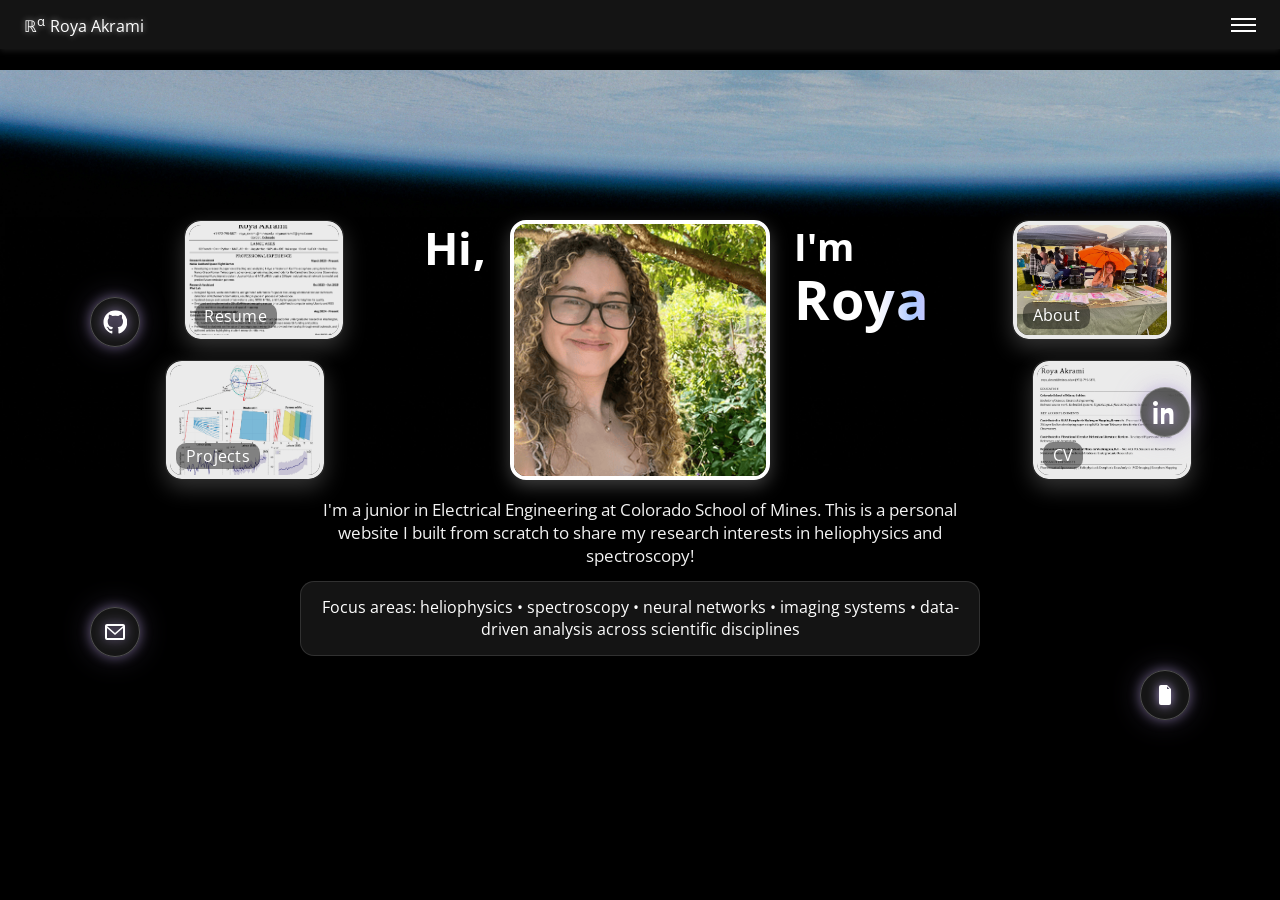
==== index.html @ b32a61b6 "Update index.html" ====
<!DOCTYPE html>
<html lang="en">
<head>
  <meta charset="UTF-8" />
  <meta name="viewport" content="width=device-width, initial-scale=1.0">
  <title>Hi, I'm Roya</title>
  <!-- Import Open Sans -->
  <link href="https://fonts.googleapis.com/css2?family=Open+Sans:wght@400;600;700&display=swap" rel="stylesheet">
  <style>
    /* ---------- Reset & Body ---------- */
    * { margin: 0; padding: 0; box-sizing: border-box; }
    :root {
      --text: #fff;
      --accent-blue: #80aaff;
      --accent-blue-dim: #6699ff;
      --accent-purple: #b19cd9;
      --glass: rgba(255,255,255,0.08);
    }
    body {
      font-family: 'Open Sans', sans-serif;
      background: black;
      color: var(--text);
      overflow-x: hidden;
    }
    .container { max-width: 1100px; margin: 0 auto; padding: 0 1rem; }

    /* ---------- NAVBAR ---------- */
    nav {
  position: fixed; top: 0; left: 0; width: 100%;
  display: flex; align-items: center; justify-content: space-between;
  background: rgba(255,255,255,0.08); backdrop-filter: blur(10px);
  padding: 0.75rem 1.5rem; box-shadow: 0 2px 6px rgba(255,255,255,0.1);
  z-index: 100; transition: top 0.4s ease;
}

.logo-link { display: flex; align-items: baseline; gap: 0.3rem; text-decoration: none; }
.symbol-logo, .symbol-logo sup, .name {
  color: #ffffff !important;
  text-shadow: 0 0 6px rgba(255,255,255,0.6);
}

    .nav-links {
      display: none; flex-direction: column; position: absolute; top: 60px; right: 1rem;
      background: rgba(30,30,30,0.95); backdrop-filter: blur(6px); border-radius: 12px;
      box-shadow: 0 4px 8px rgba(0,0,0,0.5); overflow: hidden; transition: opacity 0.3s ease;
    }
    .nav-links a { color: var(--text); text-decoration: none; padding: 0.8rem 1.5rem; font-weight: 500; display: block; }
    .nav-links a:hover { background: #222; color: var(--accent-purple); }
    .menu-toggle { cursor: pointer; display: flex; flex-direction: column; gap: 4px; }
    .menu-toggle span { height: 2px; width: 25px; background: var(--text); transition: all 0.3s ease; }
    .nav-links.active { display: flex; animation: fadeIn 0.4s forwards; }
    @keyframes fadeIn { from { opacity: 0; transform: translateY(-10px); } to { opacity: 1; transform: translateY(0); } }

    /* ---------- HEADER DECOR BAND ---------- */
    .header-decor {
      position: absolute; top: 70px; left: 0; width: 100%; height: 400px;
      background: linear-gradient(to bottom, #b3d9ff, #e6f2ff);
      background-image: url("images/header.jpg");
      background-repeat: no-repeat; background-position: center top; background-size: cover;
      background-blend-mode: overlay; opacity: 1; z-index: 1;
    }

    /* ---------- INTRO SPLIT LAYOUT ---------- */
    .intro {
      position: relative; z-index: 2;
      padding-top: 220px; /* pushes content below the navbar/decor */
    }
    .intro-split {
      display: grid;
      grid-template-columns: 1fr 260px 1fr; /* left text | image | right text */
      align-items: start;
      gap: 1.5rem;
      width: min(1100px, 100%);
      margin: 0 auto;
      padding: 0 1rem;
      overflow: visible;
    }

    /* Left: "Hi," */
    .left-hello {
      justify-self: end;
      align-self: start;
      text-align: right;
      line-height: 1;
      padding-top: 6px;
      position: relative;     /* anchor for left collage */
      min-height: 260px;      /* match photo height */
    }
    .left-hello .hi {
      font-size: 2.8rem;
      font-weight: 700;
      color: #ffffff;
      letter-spacing: 0.3px;
    }

    /* Middle: photo */
    .intro img {
      width: 260px; height: 260px;
      border-radius: 16px; object-fit: cover;
      border: 4px solid #fff;
      box-shadow: 0 6px 18px rgba(255,255,255,0.25);
      transition: transform 0.4s ease, box-shadow 0.4s ease;
    }
    .intro img:hover { transform: scale(1.04); box-shadow: 0 8px 24px rgba(255,255,255,0.35); }

    /* Right: I'm / Roya */
    .right-name {
      justify-self: start;
      align-self: start;
      text-align: left;
      line-height: 1.05;
      overflow: visible;
      padding-top: 6px;
      position: relative;     /* anchor for right collage */
      min-height: 260px;      /* match photo height */
    }
    .right-name .im {
      font-size: 2.4rem;
      font-weight: 700;
      color: #ffffff;
      margin-bottom: 0.2rem;
    }
    .right-name .roya {
      font-size: 3.4rem;
      font-weight: 700;
      background: linear-gradient(90deg, #ffffff 60%, #dfe6ff 75%, #a8c6ff 88%, #cfc9ff 100%);
      -webkit-background-clip: text;
      -webkit-text-fill-color: transparent;
      letter-spacing: 0.5px;
      display: inline-block;
      line-height: 1.1;
      padding-bottom: 0.12em;
    }

    /* Subcopy */
    .intro-subcopy {
      margin: 1.1rem auto 0;
      text-align: center;
      max-width: 680px;
      color: var(--text);
      font-size: 1.05rem;
      opacity: 0.95;
    }
    .bio-card {
      margin: 0.9rem auto 0;
      padding: 0.9rem 1.1rem;
      border-radius: 14px;
      background: var(--glass);
      border: 1px solid rgba(255,255,255,0.12);
      backdrop-filter: blur(6px);
      max-width: 680px;
      text-align: center;
    }

    /* ---------- ORBIT COLLAGE (floating mini-cards) ---------- */
    .left-collage, .right-collage {
      position: absolute;
      inset: 0;               /* fill the column box */
      pointer-events: none;   /* only cards are clickable */
      overflow: visible;      /* allow cards to extend outwards */
    }
    .orbit-card {
      position: absolute;
      width: 160px;           /* bigger */
      height: 120px;          /* bigger */
      border-radius: 16px;
      overflow: hidden;
      box-shadow: 0 8px 22px rgba(255,255,255,0.20);
      border: 1px solid rgba(255,255,255,0.12);
      background: rgba(255,255,255,0.04);
      backdrop-filter: blur(6px);
      display: block;
      text-decoration: none;
      pointer-events: auto;
      transition: transform .25s ease, box-shadow .25s ease;
    }
    .orbit-card:hover {
      transform: translateY(-3px) scale(1.03);
      box-shadow: 0 14px 30px rgba(255,255,255,0.28);
    }
    .orbit-card img {
      width: 100%; height: 100%; object-fit: cover; display: block;
      filter: brightness(92%);
      transition: transform .5s ease, filter .3s ease;
    }
    .orbit-card:hover img { transform: scale(1.06); filter: brightness(84%); }
    .orbit-card::after {
      content: attr(data-label);
      position: absolute; left: 10px; bottom: 10px;
      font-size: 1rem; color: #fff;
      background: rgba(0,0,0,0.45);
      padding: 0.32rem 0.6rem; border-radius: 10px;
      letter-spacing: 0.3px;
    }

    /* Placement — pushed farther OUT from center with negative offsets */
    /* LEFT of photo (“Hi,” side) */
    .oc-resume   { top: 0%;   right: 230%; }
    .oc-projects { bottom: 0%; right: 260%; }

    /* RIGHT of photo (“I'm / Roya” side) */
    .oc-about  { top: 0%;   right: -180%; }
    .oc-cv     { bottom: 0%; right: -195%; }

    /* ---------- FLOATING SIDE ICONS ---------- */
.float-icons { position: fixed; inset: 0; pointer-events: none; z-index: 50; }

.float-icon {
  position: absolute; width: 50px; height: 50px; border-radius: 50%;
  display: grid; place-items: center;
  background: rgba(30,30,30,0.7);
  border: 1px solid rgba(255,255,255,0.25);
  box-shadow: 0 0 12px rgba(177,156,217,0.5), 0 0 30px rgba(177,156,217,0.25);
  backdrop-filter: blur(8px);
  pointer-events: auto;
  text-decoration: none;
  transition: transform 0.3s ease, box-shadow 0.3s ease, background 0.3s ease;
  animation: pulseGlow 5s ease-in-out infinite;
}
.float-icon:hover {
  transform: translateY(-6px) scale(1.12);
  box-shadow: 0 0 20px rgba(177,156,217,0.9), 0 0 40px rgba(177,156,217,0.7);
  background: rgba(40,40,40,0.85);
}
.float-icon svg {
  width: 24px; height: 24px; fill: #ffffff; filter: drop-shadow(0 0 6px #b19cd9);
}

/* More visible floating animations */
@keyframes floatY { 
  0% { transform: translateY(0); } 
  50% { transform: translateY(-18px); } 
  100% { transform: translateY(0); } 
}
@keyframes floatX { 
  0% { transform: translateX(0); } 
  50% { transform: translateX(18px); } 
  100% { transform: translateX(0); } 
}
@keyframes pulseGlow {
  0%, 100% { box-shadow: 0 0 12px rgba(177,156,217,0.5), 0 0 30px rgba(177,156,217,0.25); }
  50% { box-shadow: 0 0 20px rgba(177,156,217,0.8), 0 0 45px rgba(177,156,217,0.6); }
}

/* Repositioned slightly inward */
.fi-github  { left: 7%; top: 33%;  animation: floatY 6s ease-in-out infinite; }
.fi-linkedin{ right: 7%; top: 43%; animation: floatX 7s ease-in-out infinite; }
.fi-email   { left: 7%; bottom: 27%; animation: floatX 6.4s ease-in-out infinite; }
.fi-resume  { right: 7%; bottom: 20%; animation: floatY 6.8s ease-in-out infinite; }

@media (max-width: 760px) {
  .fi-github  { left: 2%; top: auto; bottom: 42%; }
  .fi-linkedin{ right: 2%; top: auto; bottom: 52%; }
  .fi-email   { left: 2%; bottom: 28%; }
  .fi-resume  { right: 2%; bottom: 18%; }
}

    /* ---------- Small screens: stack photo & text ---------- */
    @media (max-width: 1020px) {
      .oc-resume { right: -10%; }
      .oc-projects { left: -8%; }
      .oc-about { right: -6%; }
      .oc-cv { right: -12%; }
    }

    @media (max-width: 820px) {
      .intro-split {
        grid-template-columns: 1fr;
        gap: 0.75rem;
        text-align: center;
      }
      .left-hello, .right-name {
        justify-self: center;
        text-align: center;
        padding-top: 0;
      }
      .left-hello .hi { font-size: 2.4rem; }
      .right-name .im { font-size: 2.1rem; }
      .right-name .roya { font-size: 2.8rem; }

      /* stack orbit cards neatly below photo */
      .left-collage, .right-collage {
        position: static;
        display: flex;
        justify-content: center;
        flex-wrap: wrap;
        gap: 1rem;
        margin-top: 1.5rem;
      }
      .orbit-card {
        position: static;
        width: 120px;
        height: 90px;
        border-radius: 12px;
      }
    }

    /* ---------- Navbar hide-on-scroll ---------- */
    @keyframes fadeUp { from { opacity: 0; transform: translateY(30px);} to { opacity: 1; transform: translateY(0);} }
  </style>
</head>
<body>

  <!-- NAVBAR -->
  <nav id="navbar">
    <a href="index.html" class="logo-link">
      <span class="symbol-logo">ℝ<sup>α</sup></span>
      <span class="name">Roya Akrami</span>
    </a>
    <div class="menu-toggle" onclick="toggleMenu()">
      <span></span><span></span><span></span>
    </div>
    <div class="nav-links" id="navLinks">
      <a href="about.html">About</a>
      <a href="projects.html">Projects</a>
      <a href="CV.html">CV</a>
      <a href="resume.html">Resume</a>
    </div>
  </nav>

  <!-- FLOATING SOCIAL ICONS -->
  <div class="float-icons" aria-hidden="false">
    <a class="float-icon fi-github" href="https://github.com/royaakrami" target="_blank" rel="noopener" aria-label="Roya’s GitHub" title="GitHub">
      <svg viewBox="0 0 24 24" role="img" aria-hidden="true"><path d="M12 .5A11.5 11.5 0 0 0 .5 12.3c0 5.22 3.37 9.64 8.05 11.2.59.11.8-.26.8-.58 0-.29-.01-1.07-.02-2.1-3.27.72-3.96-1.6-3.96-1.6-.53-1.39-1.3-1.76-1.3-1.76-1.06-.75.08-.74.08-.74 1.17.08 1.78 1.22 1.78 1.22 1.04 1.82 2.72 1.29 3.39.98.11-.78.41-1.29.75-1.59-2.61-.3-5.36-1.35-5.36-6 0-1.33.47-2.42 1.24-3.27-.12-.3-.54-1.54.12-3.19 0 0 1.01-.33 3.3 1.25a11.1 11.1 0 0 1 6 0c2.28-1.58 3.29-1.25 3.29-1.25.66 1.65.24 2.89.12 3.19.77.85 1.23 1.94 1.23 3.27 0 4.66-2.75 5.7-5.37 6 .42.37.79 1.1.79 2.22 0 1.6-.02 2.89-.02 3.29 0 .32.21.7.81.58 4.67-1.56 8.04-5.98 8.04-11.2A11.5 11.5 0 0 0 12 .5z"/></svg>
    </a>
    <a class="float-icon fi-linkedin" href="https://www.linkedin.com/in/roya-akrami-021113246/" target="_blank" rel="noopener" aria-label="Roya’s LinkedIn" title="LinkedIn">
      <svg viewBox="0 0 24 24" role="img" aria-hidden="true"><path d="M4.98 3.5C4.98 4.88 3.86 6 2.5 6S0 4.88 0 3.5 1.12 1 2.5 1s2.48 1.12 2.48 2.5zM.5 8h4V24h-4V8zM8 8h3.8v2.2h.06c.53-1 1.83-2.2 3.78-2.2 4.04 0 4.78 2.66 4.78 6.12V24h-4v-7.1c0-1.7-.03-3.88-2.36-3.88-2.36 0-2.72 1.85-2.72 3.76V24H8V8z"/></svg>
    </a>
    <a class="float-icon fi-email" href="mailto:roya_akrami@mines.edu" aria-label="Email Roya" title="Email">
      <svg viewBox="0 0 24 24" role="img" aria-hidden="true"><path d="M20 4H4c-1.1 0-2 .9-2 2v12a2 2 0 0 0 2 2h16a2 2 0 0 0 2-2V6c0-1.1-.9-2-2-2zm0 2v.01L12 13 4 6.01V6h16zM4 18V8l8 7 8-7v10H4z"/></svg>
    </a>
    <a class="float-icon fi-resume" href="mailto:roya_akrami@mines.edu?subject=Hello%20Roya" target="_blank" rel="noopener" aria-label="Open Resume" title="Resume">
      <svg viewBox="0 0 24 24" role="img" aria-hidden="true"><path d="M8 2h6l4 4v14a2 2 0 0 1-2 2H8a2 2 0 0 1-2-2V4a2 2 0 0 1 2-2zm6 1.5V6h2.5L14 3.5zM9 9h6v1.5H9V9zm0 3h6v1.5H9V12zm0 3h4v1.5H9V15z"/></svg>
    </a>
  </div>

  <!-- HEADER DECOR BAND -->
  <div class="header-decor"></div>

  <!-- INTRO: Hi | [Photo] | I'm / Roya -->
  <section class="intro">
    <div class="intro-split">
      <!-- Left: "Hi," + LEFT COLLAGE -->
      <div class="left-hello">
        <h1 class="hi">Hi,</h1>
        <div class="left-collage">
          <!-- Use PNG previews exported from your PDFs -->
          <a href="resume.html" class="orbit-card oc-resume" data-label="Resume">
            <img src="images/resume-preview.png" alt="Resume preview">
          </a>
          <a href="projects.html" class="orbit-card oc-projects" data-label="Projects">
            <img src="images/woah.jpg" alt="Projects">
          </a>
        </div>
      </div>

      <!-- Photo -->
      <img src="images/me.png" alt="Photo of Roya">

      <!-- Right: "I'm" / "Roya" + RIGHT COLLAGE -->
      <div class="right-name">
        <div class="im">I'm</div>
        <div class="roya">Roya</div>
        <div class="right-collage">
          <a href="about.html" class="orbit-card oc-about" data-label="About">
            <img src="images/about.jpg" alt="About">
          </a>
          <a href="CV.html" class="orbit-card oc-cv" data-label="CV">
            <img src="images/cv-preview.png" alt="CV preview">
          </a>
          <!-- SWIR card removed -->
        </div>
      </div>
    </div>

    <p class="intro-subcopy">
      I'm a junior in Electrical Engineering at Colorado School of Mines. This is a personal website I built from scratch to share my research interests in heliophysics and spectroscopy!
    </p>
    <div class="bio-card">
      Focus areas: heliophysics • spectroscopy • neural networks • imaging systems • data-driven analysis across scientific disciplines
    </div>
  </section>

  <script>
    function toggleMenu() {
      document.getElementById("navLinks").classList.toggle("active");
    }
    let prevScrollpos = window.pageYOffset;
    window.onscroll = function() {
      const navbar = document.getElementById("navbar");
      const currentScrollPos = window.pageYOffset;
      navbar.style.top = (prevScrollpos > currentScrollPos) ? "0" : "-70px";
      prevScrollpos = currentScrollPos;
    }
  </script>

</body>
</html>
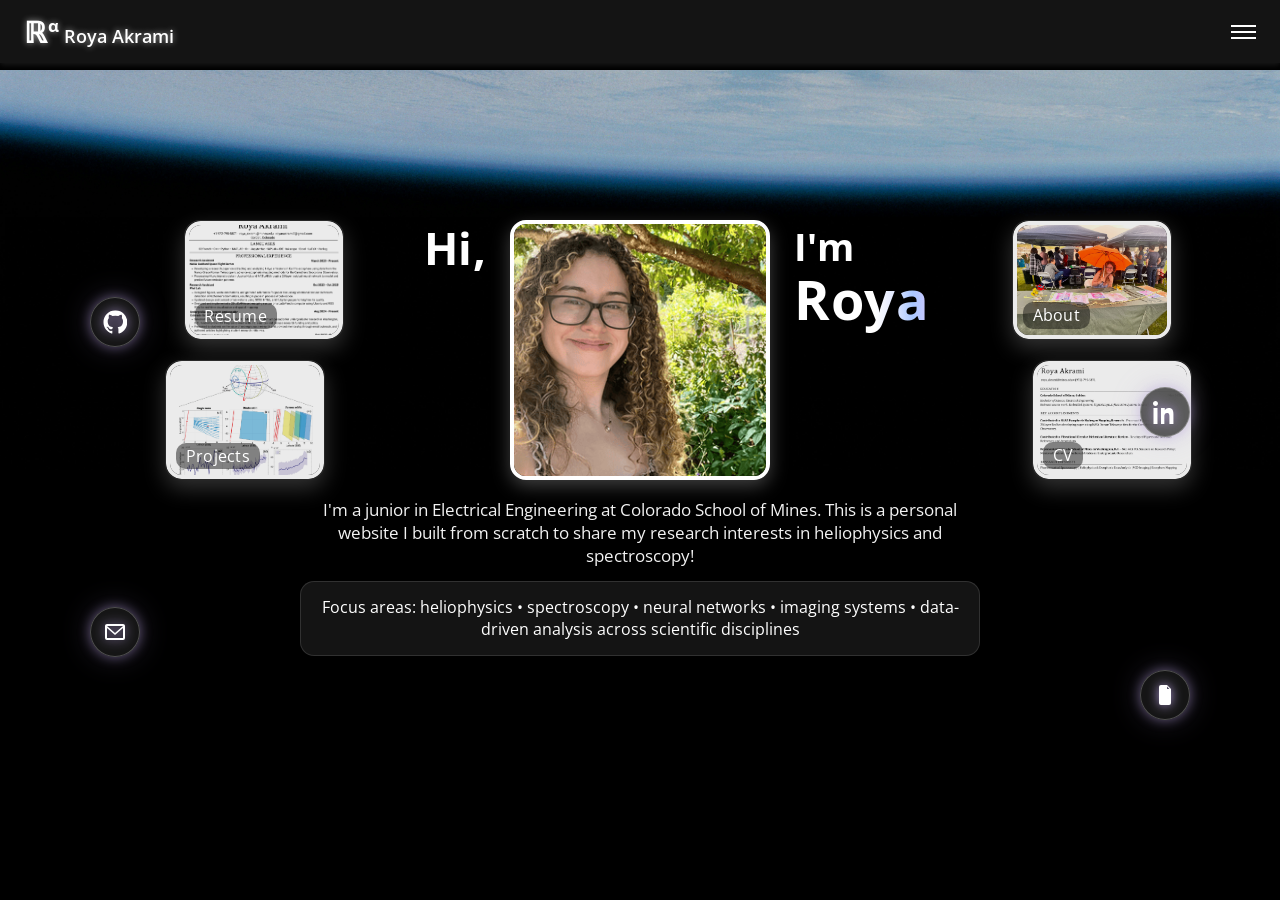
==== commit 14b4414a: "Update index.html" ====
--- a/index.html
+++ b/index.html
@@ -24,32 +24,46 @@
     }
     .container { max-width: 1100px; margin: 0 auto; padding: 0 1rem; }
 
-    /* ---------- NAVBAR ---------- */
-    nav {
+    /* ---------- NAVBAR (glowy white) ---------- */
+nav {
   position: fixed; top: 0; left: 0; width: 100%;
   display: flex; align-items: center; justify-content: space-between;
-  background: rgba(255,255,255,0.08); backdrop-filter: blur(10px);
-  padding: 0.75rem 1.5rem; box-shadow: 0 2px 6px rgba(255,255,255,0.1);
-  z-index: 100; transition: top 0.4s ease;
+  background: rgba(255,255,255,0.08);
+  backdrop-filter: blur(10px);
+  padding: 0.75rem 1.5rem;
+  box-shadow: 0 2px 6px rgba(255,255,255,0.1);
+  z-index: 100;
+  transition: top 0.4s ease;
 }
 
 .logo-link { display: flex; align-items: baseline; gap: 0.3rem; text-decoration: none; }
 .symbol-logo, .symbol-logo sup, .name {
   color: #ffffff !important;
   text-shadow: 0 0 6px rgba(255,255,255,0.6);
-}
-
-    .nav-links {
-      display: none; flex-direction: column; position: absolute; top: 60px; right: 1rem;
-      background: rgba(30,30,30,0.95); backdrop-filter: blur(6px); border-radius: 12px;
-      box-shadow: 0 4px 8px rgba(0,0,0,0.5); overflow: hidden; transition: opacity 0.3s ease;
-    }
-    .nav-links a { color: var(--text); text-decoration: none; padding: 0.8rem 1.5rem; font-weight: 500; display: block; }
-    .nav-links a:hover { background: #222; color: var(--accent-purple); }
-    .menu-toggle { cursor: pointer; display: flex; flex-direction: column; gap: 4px; }
-    .menu-toggle span { height: 2px; width: 25px; background: var(--text); transition: all 0.3s ease; }
-    .nav-links.active { display: flex; animation: fadeIn 0.4s forwards; }
-    @keyframes fadeIn { from { opacity: 0; transform: translateY(-10px); } to { opacity: 1; transform: translateY(0); } }
+  font-weight: 700;
+}
+.symbol-logo { font-size: 1.8rem; }
+.symbol-logo sup { font-size: 0.6em; margin-left: 0.05em; }
+.name { font-size: 1.1rem; font-weight: 600; }
+
+/* menu button bars */
+.menu-toggle { cursor: pointer; display: flex; flex-direction: column; gap: 4px; }
+.menu-toggle span { height: 2px; width: 25px; background: #ffffff; transition: all 0.3s ease; }
+
+/* dropdown links */
+.nav-links {
+  display: none; flex-direction: column; position: absolute; top: 60px; right: 1rem;
+  background: rgba(30,30,30,0.95); backdrop-filter: blur(6px); border-radius: 12px;
+  box-shadow: 0 4px 8px rgba(0,0,0,0.5); overflow: hidden; transition: opacity 0.3s ease;
+}
+.nav-links a {
+  color: #ffffff; text-decoration: none; padding: 0.8rem 1.5rem; font-weight: 500; display: block;
+  text-shadow: 0 0 6px rgba(255,255,255,0.45);
+}
+.nav-links a:hover { background: #222; color: #b19cd9; }
+
+.nav-links.active { display: flex; animation: fadeIn 0.4s forwards; }
+@keyframes fadeIn { from { opacity: 0; transform: translateY(-10px);} to { opacity: 1; transform: translateY(0);} }
 
     /* ---------- HEADER DECOR BAND ---------- */
     .header-decor {
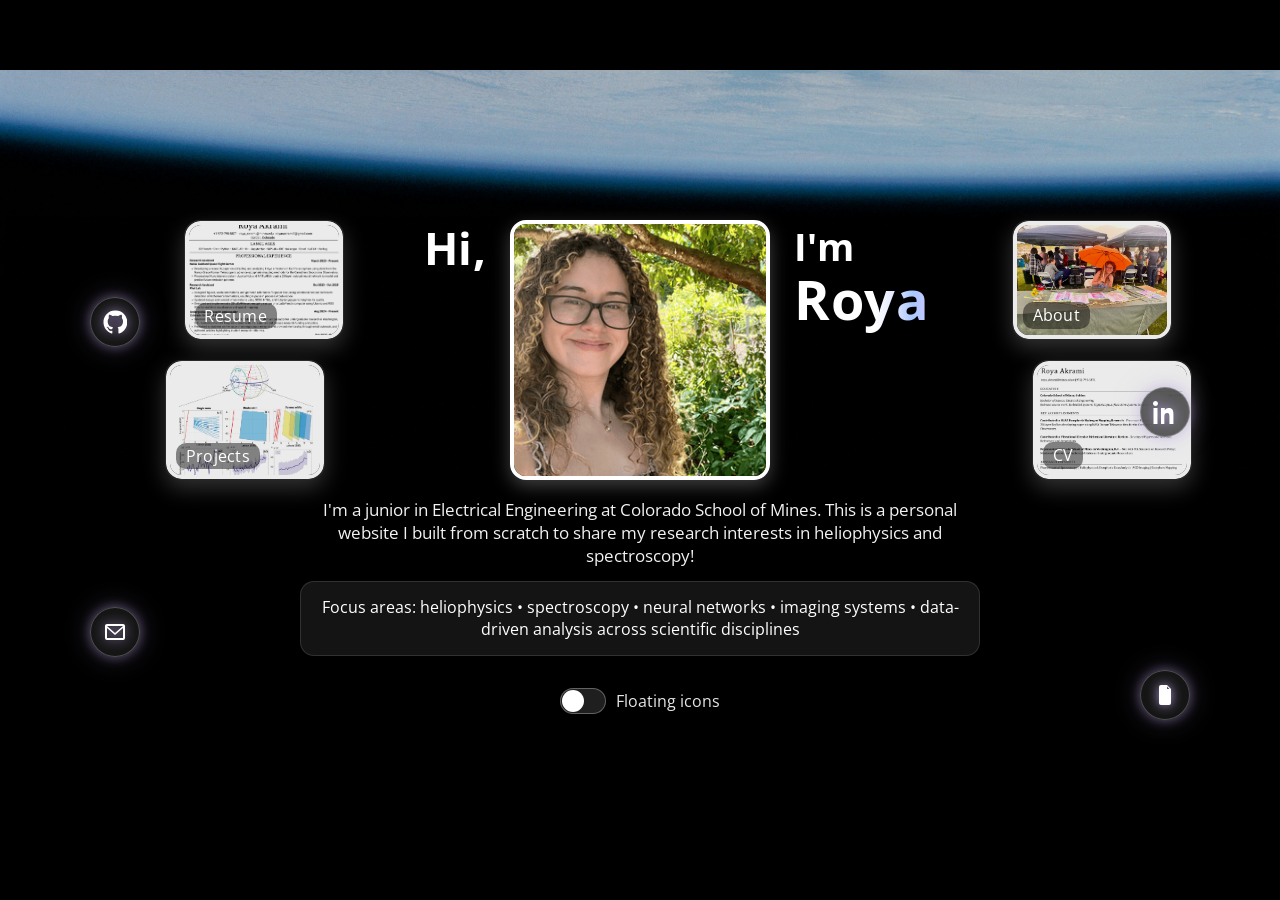
==== commit 1fbd8c92: "Update index.html" ====
--- a/index.html
+++ b/index.html
@@ -229,7 +229,7 @@
   pointer-events: auto;
   text-decoration: none;
   transition: transform 0.3s ease, box-shadow 0.3s ease, background 0.3s ease;
-  animation: pulseGlow 5s ease-in-out infinite;
+  animation: pulseGlow 12s ease-in-out infinite;  /* slower glow */
 }
 .float-icon:hover {
   transform: translateY(-6px) scale(1.12);
@@ -240,27 +240,20 @@
   width: 24px; height: 24px; fill: #ffffff; filter: drop-shadow(0 0 6px #b19cd9);
 }
 
-/* More visible floating animations */
-@keyframes floatY { 
-  0% { transform: translateY(0); } 
-  50% { transform: translateY(-18px); } 
-  100% { transform: translateY(0); } 
-}
-@keyframes floatX { 
-  0% { transform: translateX(0); } 
-  50% { transform: translateX(18px); } 
-  100% { transform: translateX(0); } 
-}
+/* Slower float animations (just longer durations) */
+@keyframes floatY { 0% { transform: translateY(0);} 50% { transform: translateY(-18px);} 100% { transform: translateY(0);} }
+@keyframes floatX { 0% { transform: translateX(0);} 50% { transform: translateX(18px);} 100% { transform: translateX(0);} }
+
 @keyframes pulseGlow {
   0%, 100% { box-shadow: 0 0 12px rgba(177,156,217,0.5), 0 0 30px rgba(177,156,217,0.25); }
   50% { box-shadow: 0 0 20px rgba(177,156,217,0.8), 0 0 45px rgba(177,156,217,0.6); }
 }
 
-/* Repositioned slightly inward */
-.fi-github  { left: 7%; top: 33%;  animation: floatY 6s ease-in-out infinite; }
-.fi-linkedin{ right: 7%; top: 43%; animation: floatX 7s ease-in-out infinite; }
-.fi-email   { left: 7%; bottom: 27%; animation: floatX 6.4s ease-in-out infinite; }
-.fi-resume  { right: 7%; bottom: 20%; animation: floatY 6.8s ease-in-out infinite; }
+/* Same positions, slower cycles */
+.fi-github  { left: 7%; top: 33%;  animation: floatY 14s ease-in-out infinite; }
+.fi-linkedin{ right: 7%; top: 43%; animation: floatX 16s ease-in-out infinite; }
+.fi-email   { left: 7%; bottom: 27%; animation: floatX 15s ease-in-out infinite; }
+.fi-resume  { right: 7%; bottom: 20%; animation: floatY 17s ease-in-out infinite; }
 
 @media (max-width: 760px) {
   .fi-github  { left: 2%; top: auto; bottom: 42%; }
@@ -268,6 +261,15 @@
   .fi-email   { left: 2%; bottom: 28%; }
   .fi-resume  { right: 2%; bottom: 18%; }
 }
+
+/* Respect users who prefer reduced motion */
+@media (prefers-reduced-motion: reduce) {
+  .float-icon { animation: none !important; }
+  .fi-github, .fi-linkedin, .fi-email, .fi-resume { animation: none !important; }
+}
+
+/* Hide rule (toggled by the switch) */
+.hide-float-icons .float-icons { display: none !important; }
 
     /* ---------- Small screens: stack photo & text ---------- */
     @media (max-width: 1020px) {
@@ -406,7 +408,46 @@
       navbar.style.top = (prevScrollpos > currentScrollPos) ? "0" : "-70px";
       prevScrollpos = currentScrollPos;
     }
+    // ---- Floating icons toggle (persisted) ----
+(function() {
+  const KEY = 'floatIconsEnabled';
+  const checkbox = document.getElementById('toggleFloatIcons');
+  const knob = document.getElementById('toggleFloatIconsKnob');
+
+  // read saved state (default: enabled = true)
+  const saved = localStorage.getItem(KEY);
+  const enabled = saved === null ? true : saved === 'true';
+
+  // apply initial state
+  checkbox.checked = enabled;
+  document.body.classList.toggle('hide-float-icons', !enabled);
+  // set knob position
+  requestAnimationFrame(() => {
+    knob.style.transform = enabled ? 'translateX(22px)' : 'translateX(2px)';
+    checkbox.style.background = enabled ? 'rgba(128,170,255,0.35)' : 'rgba(255,255,255,0.12)';
+    checkbox.style.borderColor = enabled ? 'rgba(128,170,255,0.65)' : 'rgba(255,255,255,0.3)';
+  });
+
+  // update on click
+  checkbox.addEventListener('click', () => {
+    const on = checkbox.checked;
+    document.body.classList.toggle('hide-float-icons', !on);
+    localStorage.setItem(KEY, String(on));
+    knob.style.transform = on ? 'translateX(22px)' : 'translateX(2px)';
+    checkbox.style.background = on ? 'rgba(128,170,255,0.35)' : 'rgba(255,255,255,0.12)';
+    checkbox.style.borderColor = on ? 'rgba(128,170,255,0.65)' : 'rgba(255,255,255,0.3)';
+  });
+})();
+
   </script>
-
+<footer style="margin: 2rem 0 1.5rem; display: grid; place-items: center;">
+  <label style="display:flex; align-items:center; gap:0.6rem; user-select:none; cursor:pointer;">
+    <input id="toggleFloatIcons" type="checkbox" checked
+           style="appearance:none; width:46px; height:26px; border-radius:999px; position:relative; outline:none; border:1px solid rgba(255,255,255,0.3); background:rgba(255,255,255,0.12); transition:background .25s ease;">
+    <span id="toggleFloatIconsKnob"
+          style="position:absolute; width:22px; height:22px; border-radius:50%; background:#fff; transform:translateX(2px); transition:transform .25s ease;"></span>
+    <span style="color:#fff; opacity:0.9;">Floating icons</span>
+  </label>
+</footer>
 </body>
 </html>
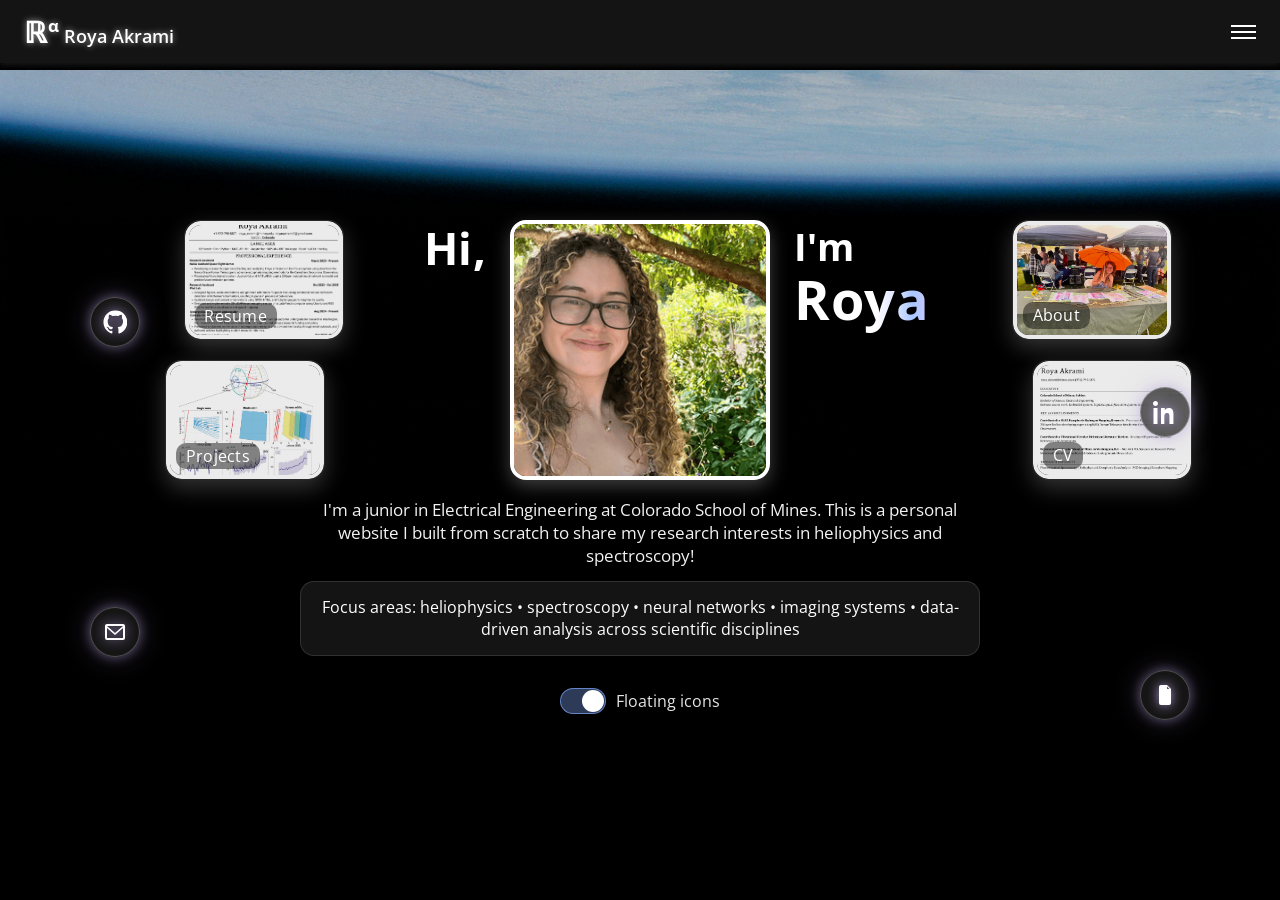
==== commit cfdbb39a: "Update index.html" ====
--- a/index.html
+++ b/index.html
@@ -6,6 +6,7 @@
   <title>Hi, I'm Roya</title>
   <!-- Import Open Sans -->
   <link href="https://fonts.googleapis.com/css2?family=Open+Sans:wght@400;600;700&display=swap" rel="stylesheet">
+
   <style>
     /* ---------- Reset & Body ---------- */
     * { margin: 0; padding: 0; box-sizing: border-box; }
@@ -25,45 +26,45 @@
     .container { max-width: 1100px; margin: 0 auto; padding: 0 1rem; }
 
     /* ---------- NAVBAR (glowy white) ---------- */
-nav {
-  position: fixed; top: 0; left: 0; width: 100%;
-  display: flex; align-items: center; justify-content: space-between;
-  background: rgba(255,255,255,0.08);
-  backdrop-filter: blur(10px);
-  padding: 0.75rem 1.5rem;
-  box-shadow: 0 2px 6px rgba(255,255,255,0.1);
-  z-index: 100;
-  transition: top 0.4s ease;
-}
-
-.logo-link { display: flex; align-items: baseline; gap: 0.3rem; text-decoration: none; }
-.symbol-logo, .symbol-logo sup, .name {
-  color: #ffffff !important;
-  text-shadow: 0 0 6px rgba(255,255,255,0.6);
-  font-weight: 700;
-}
-.symbol-logo { font-size: 1.8rem; }
-.symbol-logo sup { font-size: 0.6em; margin-left: 0.05em; }
-.name { font-size: 1.1rem; font-weight: 600; }
-
-/* menu button bars */
-.menu-toggle { cursor: pointer; display: flex; flex-direction: column; gap: 4px; }
-.menu-toggle span { height: 2px; width: 25px; background: #ffffff; transition: all 0.3s ease; }
-
-/* dropdown links */
-.nav-links {
-  display: none; flex-direction: column; position: absolute; top: 60px; right: 1rem;
-  background: rgba(30,30,30,0.95); backdrop-filter: blur(6px); border-radius: 12px;
-  box-shadow: 0 4px 8px rgba(0,0,0,0.5); overflow: hidden; transition: opacity 0.3s ease;
-}
-.nav-links a {
-  color: #ffffff; text-decoration: none; padding: 0.8rem 1.5rem; font-weight: 500; display: block;
-  text-shadow: 0 0 6px rgba(255,255,255,0.45);
-}
-.nav-links a:hover { background: #222; color: #b19cd9; }
-
-.nav-links.active { display: flex; animation: fadeIn 0.4s forwards; }
-@keyframes fadeIn { from { opacity: 0; transform: translateY(-10px);} to { opacity: 1; transform: translateY(0);} }
+    nav {
+      position: fixed; top: 0; left: 0; width: 100%;
+      display: flex; align-items: center; justify-content: space-between;
+      background: rgba(255,255,255,0.08);
+      backdrop-filter: blur(10px);
+      padding: 0.75rem 1.5rem;
+      box-shadow: 0 2px 6px rgba(255,255,255,0.1);
+      z-index: 100;
+      transition: top 0.4s ease;
+    }
+
+    .logo-link { display: flex; align-items: baseline; gap: 0.3rem; text-decoration: none; }
+    .symbol-logo, .symbol-logo sup, .name {
+      color: #ffffff !important;
+      text-shadow: 0 0 6px rgba(255,255,255,0.6);
+      font-weight: 700;
+    }
+    .symbol-logo { font-size: 1.8rem; }
+    .symbol-logo sup { font-size: 0.6em; margin-left: 0.05em; }
+    .name { font-size: 1.1rem; font-weight: 600; }
+
+    /* menu button bars */
+    .menu-toggle { cursor: pointer; display: flex; flex-direction: column; gap: 4px; }
+    .menu-toggle span { height: 2px; width: 25px; background: #ffffff; transition: all 0.3s ease; }
+
+    /* dropdown links */
+    .nav-links {
+      display: none; flex-direction: column; position: absolute; top: 60px; right: 1rem;
+      background: rgba(30,30,30,0.95); backdrop-filter: blur(6px); border-radius: 12px;
+      box-shadow: 0 4px 8px rgba(0,0,0,0.5); overflow: hidden; transition: opacity 0.3s ease;
+    }
+    .nav-links a {
+      color: #ffffff; text-decoration: none; padding: 0.8rem 1.5rem; font-weight: 500; display: block;
+      text-shadow: 0 0 6px rgba(255,255,255,0.45);
+    }
+    .nav-links a:hover { background: #222; color: #b19cd9; }
+
+    .nav-links.active { display: flex; animation: fadeIn 0.4s forwards; }
+    @keyframes fadeIn { from { opacity: 0; transform: translateY(-10px);} to { opacity: 1; transform: translateY(0);} }
 
     /* ---------- HEADER DECOR BAND ---------- */
     .header-decor {
@@ -97,8 +98,8 @@
       text-align: right;
       line-height: 1;
       padding-top: 6px;
-      position: relative;     /* anchor for left collage */
-      min-height: 260px;      /* match photo height */
+      position: relative; /* anchor for left collage */
+      min-height: 260px;  /* match photo height */
     }
     .left-hello .hi {
       font-size: 2.8rem;
@@ -125,8 +126,8 @@
       line-height: 1.05;
       overflow: visible;
       padding-top: 6px;
-      position: relative;     /* anchor for right collage */
-      min-height: 260px;      /* match photo height */
+      position: relative; /* anchor for right collage */
+      min-height: 260px;  /* match photo height */
     }
     .right-name .im {
       font-size: 2.4rem;
@@ -217,59 +218,58 @@
     .oc-cv     { bottom: 0%; right: -195%; }
 
     /* ---------- FLOATING SIDE ICONS ---------- */
-.float-icons { position: fixed; inset: 0; pointer-events: none; z-index: 50; }
-
-.float-icon {
-  position: absolute; width: 50px; height: 50px; border-radius: 50%;
-  display: grid; place-items: center;
-  background: rgba(30,30,30,0.7);
-  border: 1px solid rgba(255,255,255,0.25);
-  box-shadow: 0 0 12px rgba(177,156,217,0.5), 0 0 30px rgba(177,156,217,0.25);
-  backdrop-filter: blur(8px);
-  pointer-events: auto;
-  text-decoration: none;
-  transition: transform 0.3s ease, box-shadow 0.3s ease, background 0.3s ease;
-  animation: pulseGlow 12s ease-in-out infinite;  /* slower glow */
-}
-.float-icon:hover {
-  transform: translateY(-6px) scale(1.12);
-  box-shadow: 0 0 20px rgba(177,156,217,0.9), 0 0 40px rgba(177,156,217,0.7);
-  background: rgba(40,40,40,0.85);
-}
-.float-icon svg {
-  width: 24px; height: 24px; fill: #ffffff; filter: drop-shadow(0 0 6px #b19cd9);
-}
-
-/* Slower float animations (just longer durations) */
-@keyframes floatY { 0% { transform: translateY(0);} 50% { transform: translateY(-18px);} 100% { transform: translateY(0);} }
-@keyframes floatX { 0% { transform: translateX(0);} 50% { transform: translateX(18px);} 100% { transform: translateX(0);} }
-
-@keyframes pulseGlow {
-  0%, 100% { box-shadow: 0 0 12px rgba(177,156,217,0.5), 0 0 30px rgba(177,156,217,0.25); }
-  50% { box-shadow: 0 0 20px rgba(177,156,217,0.8), 0 0 45px rgba(177,156,217,0.6); }
-}
-
-/* Same positions, slower cycles */
-.fi-github  { left: 7%; top: 33%;  animation: floatY 14s ease-in-out infinite; }
-.fi-linkedin{ right: 7%; top: 43%; animation: floatX 16s ease-in-out infinite; }
-.fi-email   { left: 7%; bottom: 27%; animation: floatX 15s ease-in-out infinite; }
-.fi-resume  { right: 7%; bottom: 20%; animation: floatY 17s ease-in-out infinite; }
-
-@media (max-width: 760px) {
-  .fi-github  { left: 2%; top: auto; bottom: 42%; }
-  .fi-linkedin{ right: 2%; top: auto; bottom: 52%; }
-  .fi-email   { left: 2%; bottom: 28%; }
-  .fi-resume  { right: 2%; bottom: 18%; }
-}
-
-/* Respect users who prefer reduced motion */
-@media (prefers-reduced-motion: reduce) {
-  .float-icon { animation: none !important; }
-  .fi-github, .fi-linkedin, .fi-email, .fi-resume { animation: none !important; }
-}
-
-/* Hide rule (toggled by the switch) */
-.hide-float-icons .float-icons { display: none !important; }
+    .float-icons { position: fixed; inset: 0; pointer-events: none; z-index: 50; }
+    .float-icon {
+      position: absolute; width: 50px; height: 50px; border-radius: 50%;
+      display: grid; place-items: center;
+      background: rgba(30,30,30,0.7);
+      border: 1px solid rgba(255,255,255,0.25);
+      box-shadow: 0 0 12px rgba(177,156,217,0.5), 0 0 30px rgba(177,156,217,0.25);
+      backdrop-filter: blur(8px);
+      pointer-events: auto;
+      text-decoration: none;
+      transition: transform 0.3s ease, box-shadow 0.3s ease, background 0.3s ease;
+      animation: pulseGlow 12s ease-in-out infinite;  /* slower glow */
+    }
+    .float-icon:hover {
+      transform: translateY(-6px) scale(1.12);
+      box-shadow: 0 0 20px rgba(177,156,217,0.9), 0 0 40px rgba(177,156,217,0.7);
+      background: rgba(40,40,40,0.85);
+    }
+    .float-icon svg {
+      width: 24px; height: 24px; fill: #ffffff; filter: drop-shadow(0 0 6px #b19cd9);
+    }
+
+    /* Slower float animations (just longer durations) */
+    @keyframes floatY { 0% { transform: translateY(0);} 50% { transform: translateY(-18px);} 100% { transform: translateY(0);} }
+    @keyframes floatX { 0% { transform: translateX(0);} 50% { transform: translateX(18px);} 100% { transform: translateX(0);} }
+
+    @keyframes pulseGlow {
+      0%, 100% { box-shadow: 0 0 12px rgba(177,156,217,0.5), 0 0 30px rgba(177,156,217,0.25); }
+      50% { box-shadow: 0 0 20px rgba(177,156,217,0.8), 0 0 45px rgba(177,156,217,0.6); }
+    }
+
+    /* Same positions, slower cycles */
+    .fi-github  { left: 7%; top: 33%;  animation: floatY 14s ease-in-out infinite; }
+    .fi-linkedin{ right: 7%; top: 43%; animation: floatX 16s ease-in-out infinite; }
+    .fi-email   { left: 7%; bottom: 27%; animation: floatX 15s ease-in-out infinite; }
+    .fi-resume  { right: 7%; bottom: 20%; animation: floatY 17s ease-in-out infinite; }
+
+    @media (max-width: 760px) {
+      .fi-github  { left: 2%; top: auto; bottom: 42%; }
+      .fi-linkedin{ right: 2%; top: auto; bottom: 52%; }
+      .fi-email   { left: 2%; bottom: 28%; }
+      .fi-resume  { right: 2%; bottom: 18%; }
+    }
+
+    /* Respect users who prefer reduced motion */
+    @media (prefers-reduced-motion: reduce) {
+      .float-icon { animation: none !important; }
+      .fi-github, .fi-linkedin, .fi-email, .fi-resume { animation: none !important; }
+    }
+
+    /* Hide rule (toggled by the switch) */
+    .hide-float-icons .float-icons { display: none !important; }
 
     /* ---------- Small screens: stack photo & text ---------- */
     @media (max-width: 1020px) {
@@ -311,21 +311,43 @@
       }
     }
 
-    /* ---------- Navbar hide-on-scroll ---------- */
+    /* ---------- Toggle switch visuals ---------- */
+    .switch {
+      position: relative; width:46px; height:26px; display:inline-block;
+    }
+    .switch input {
+      appearance:none; width:100%; height:100%; border-radius:999px;
+      border:1px solid rgba(255,255,255,0.3);
+      background:rgba(255,255,255,0.12);
+      transition:background .25s ease, border-color .25s ease;
+      outline:none; display:block;
+    }
+    .switch .knob {
+      position:absolute; top:2px; left:2px; width:22px; height:22px; border-radius:50%;
+      background:#fff; transform:translateX(0); transition:transform .25s ease;
+    }
+    .switch.on input {
+      background:rgba(128,170,255,0.35); border-color:rgba(128,170,255,0.65);
+    }
+    .switch.on .knob { transform:translateX(20px); }
+
+    /* ---------- Misc ---------- */
     @keyframes fadeUp { from { opacity: 0; transform: translateY(30px);} to { opacity: 1; transform: translateY(0);} }
   </style>
 </head>
+
 <body>
-
   <!-- NAVBAR -->
   <nav id="navbar">
     <a href="index.html" class="logo-link">
       <span class="symbol-logo">ℝ<sup>α</sup></span>
       <span class="name">Roya Akrami</span>
     </a>
-    <div class="menu-toggle" onclick="toggleMenu()">
+
+    <div class="menu-toggle" onclick="toggleMenu()" aria-label="Open menu" role="button" tabindex="0">
       <span></span><span></span><span></span>
     </div>
+
     <div class="nav-links" id="navLinks">
       <a href="about.html">About</a>
       <a href="projects.html">Projects</a>
@@ -397,57 +419,63 @@
     </div>
   </section>
 
+  <!-- FOOTER: Floating icons switch -->
+  <footer style="margin: 2rem 0 1.5rem; display: grid; place-items: center;">
+    <label style="display:flex; align-items:center; gap:0.6rem; user-select:none; cursor:pointer;">
+      <span class="switch">
+        <input id="toggleFloatIcons" type="checkbox" checked aria-label="Toggle floating icons">
+        <span id="toggleFloatIconsKnob" class="knob" aria-hidden="true"></span>
+      </span>
+      <span style="color:#fff; opacity:0.9;">Floating icons</span>
+    </label>
+  </footer>
+
+  <!-- SCRIPTS -->
   <script>
-    function toggleMenu() {
-      document.getElementById("navLinks").classList.toggle("active");
-    }
-    let prevScrollpos = window.pageYOffset;
-    window.onscroll = function() {
+    document.addEventListener('DOMContentLoaded', () => {
+      // --- mobile menu ---
+      window.toggleMenu = function() {
+        document.getElementById("navLinks").classList.toggle("active");
+      };
+
+      // --- navbar hide-on-scroll with small threshold ---
       const navbar = document.getElementById("navbar");
-      const currentScrollPos = window.pageYOffset;
-      navbar.style.top = (prevScrollpos > currentScrollPos) ? "0" : "-70px";
-      prevScrollpos = currentScrollPos;
-    }
-    // ---- Floating icons toggle (persisted) ----
-(function() {
-  const KEY = 'floatIconsEnabled';
-  const checkbox = document.getElementById('toggleFloatIcons');
-  const knob = document.getElementById('toggleFloatIconsKnob');
-
-  // read saved state (default: enabled = true)
-  const saved = localStorage.getItem(KEY);
-  const enabled = saved === null ? true : saved === 'true';
-
-  // apply initial state
-  checkbox.checked = enabled;
-  document.body.classList.toggle('hide-float-icons', !enabled);
-  // set knob position
-  requestAnimationFrame(() => {
-    knob.style.transform = enabled ? 'translateX(22px)' : 'translateX(2px)';
-    checkbox.style.background = enabled ? 'rgba(128,170,255,0.35)' : 'rgba(255,255,255,0.12)';
-    checkbox.style.borderColor = enabled ? 'rgba(128,170,255,0.65)' : 'rgba(255,255,255,0.3)';
-  });
-
-  // update on click
-  checkbox.addEventListener('click', () => {
-    const on = checkbox.checked;
-    document.body.classList.toggle('hide-float-icons', !on);
-    localStorage.setItem(KEY, String(on));
-    knob.style.transform = on ? 'translateX(22px)' : 'translateX(2px)';
-    checkbox.style.background = on ? 'rgba(128,170,255,0.35)' : 'rgba(255,255,255,0.12)';
-    checkbox.style.borderColor = on ? 'rgba(128,170,255,0.65)' : 'rgba(255,255,255,0.3)';
-  });
-})();
-
+      let prev = window.scrollY;
+      const THRESH = 10; // don’t hide unless user scrolls >10px
+      navbar.style.top = "0px";
+
+      window.addEventListener('scroll', () => {
+        const y = window.scrollY;
+        if (y < THRESH || y < prev) {
+          navbar.style.top = "0";
+        } else {
+          navbar.style.top = "-70px";
+        }
+        prev = y;
+      }, { passive: true });
+
+      // --- floating icons toggle (persisted) ---
+      const KEY = 'floatIconsEnabled';
+      const checkbox = document.getElementById('toggleFloatIcons');
+      const track = checkbox?.closest('.switch');
+
+      function apply(on) {
+        document.body.classList.toggle('hide-float-icons', !on);
+        if (track) track.classList.toggle('on', on);
+        localStorage.setItem(KEY, String(on));
+      }
+
+      if (checkbox) {
+        const saved = localStorage.getItem(KEY);
+        const enabled = (saved === null) ? true : saved === 'true';
+        checkbox.checked = enabled;
+        apply(enabled);
+
+        checkbox.addEventListener('change', () => {
+          apply(checkbox.checked);
+        });
+      }
+    });
   </script>
-<footer style="margin: 2rem 0 1.5rem; display: grid; place-items: center;">
-  <label style="display:flex; align-items:center; gap:0.6rem; user-select:none; cursor:pointer;">
-    <input id="toggleFloatIcons" type="checkbox" checked
-           style="appearance:none; width:46px; height:26px; border-radius:999px; position:relative; outline:none; border:1px solid rgba(255,255,255,0.3); background:rgba(255,255,255,0.12); transition:background .25s ease;">
-    <span id="toggleFloatIconsKnob"
-          style="position:absolute; width:22px; height:22px; border-radius:50%; background:#fff; transform:translateX(2px); transition:transform .25s ease;"></span>
-    <span style="color:#fff; opacity:0.9;">Floating icons</span>
-  </label>
-</footer>
 </body>
 </html>
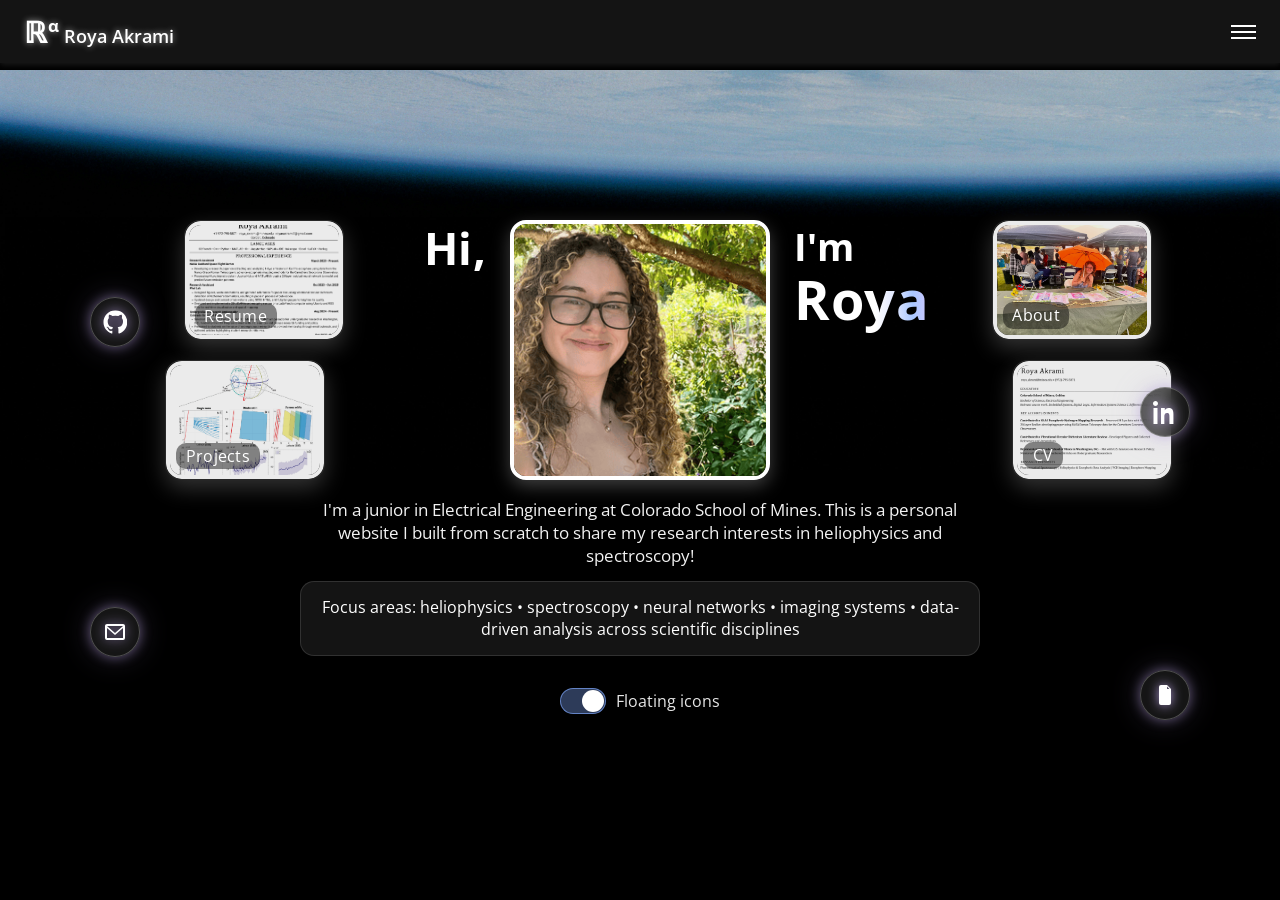
==== commit 090d4da4: "Update index.html" ====
--- a/index.html
+++ b/index.html
@@ -214,8 +214,8 @@
     .oc-projects { bottom: 0%; right: 260%; }
 
     /* RIGHT of photo (“I'm / Roya” side) */
-    .oc-about  { top: 0%;   right: -180%; }
-    .oc-cv     { bottom: 0%; right: -195%; }
+    .oc-about  { top: 0%;   right: -165%; }
+    .oc-cv     { bottom: 0%; right: -180%; }
 
     /* ---------- FLOATING SIDE ICONS ---------- */
     .float-icons { position: fixed; inset: 0; pointer-events: none; z-index: 50; }
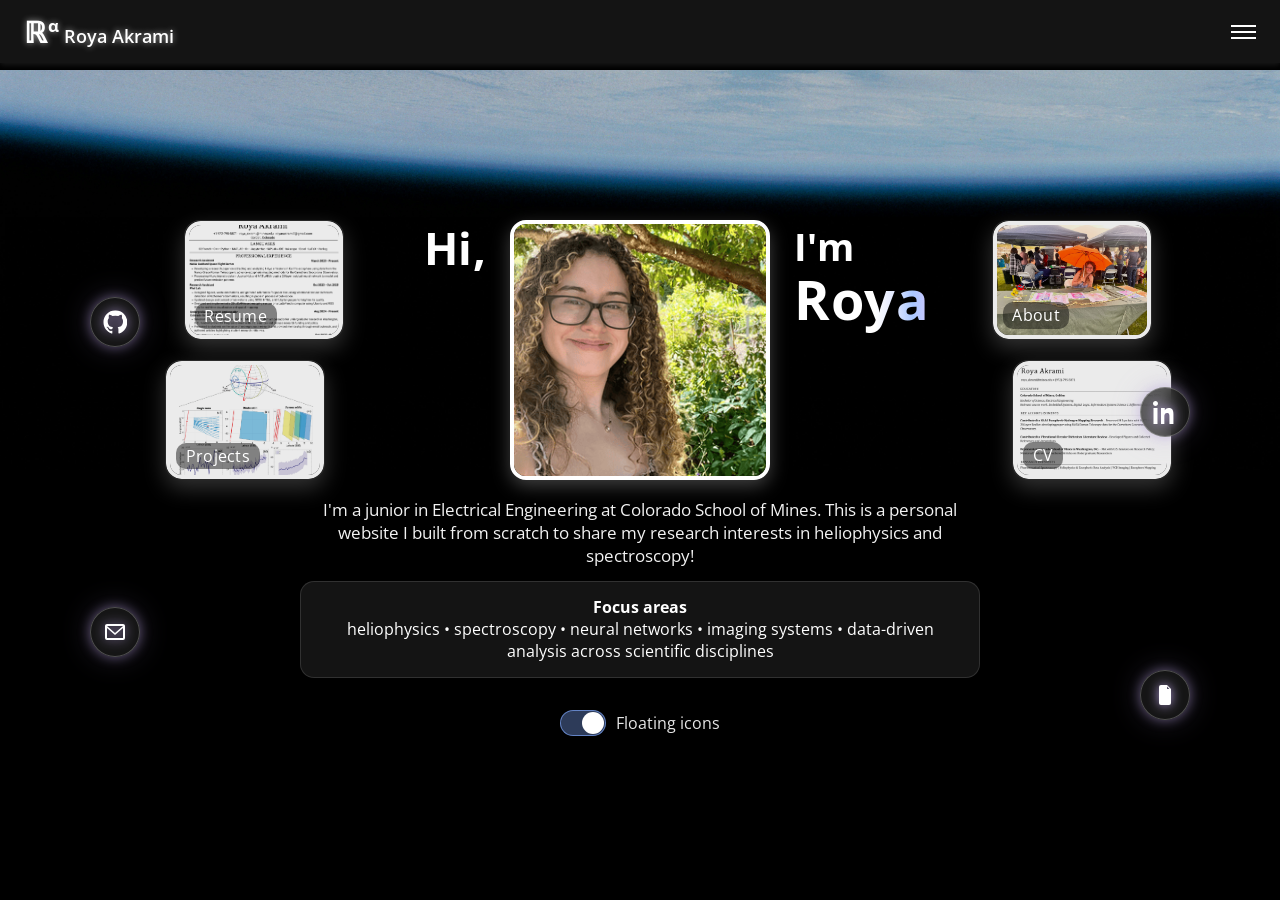
==== commit 70f62693: "Update index.html" ====
--- a/index.html
+++ b/index.html
@@ -415,9 +415,9 @@
       I'm a junior in Electrical Engineering at Colorado School of Mines. This is a personal website I built from scratch to share my research interests in heliophysics and spectroscopy!
     </p>
     <div class="bio-card">
-      Focus areas: heliophysics • spectroscopy • neural networks • imaging systems • data-driven analysis across scientific disciplines
-    </div>
-  </section>
+  <strong>Focus areas</strong>
+  <p>heliophysics • spectroscopy • neural networks • imaging systems • data-driven analysis across scientific disciplines</p>
+</div>
 
   <!-- FOOTER: Floating icons switch -->
   <footer style="margin: 2rem 0 1.5rem; display: grid; place-items: center;">
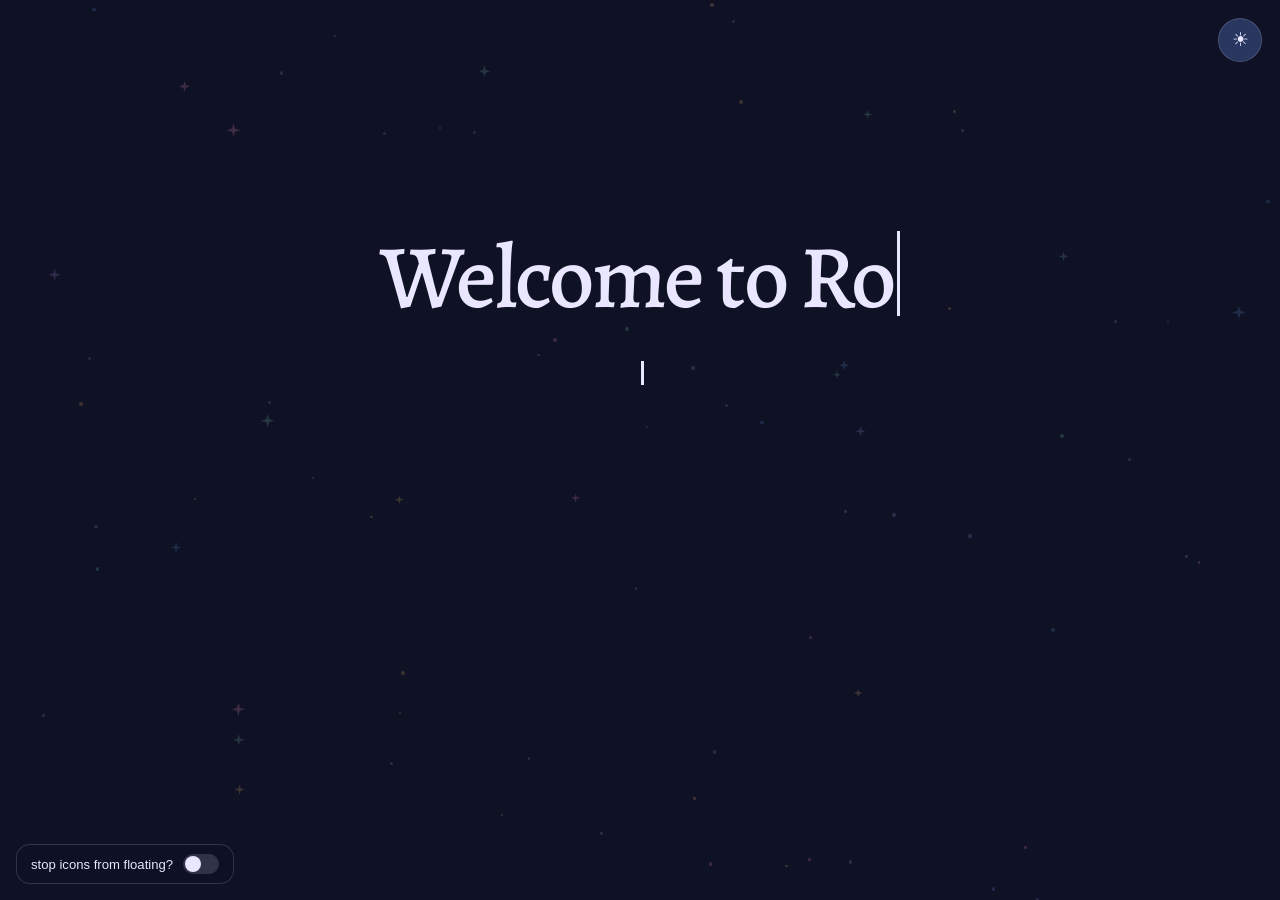
==== commit 5936fc1f: "Add files via upload" ====
--- a/index.html
+++ b/index.html
@@ -1,481 +1,27 @@
-<!DOCTYPE html>
+<!doctype html>
 <html lang="en">
 <head>
-  <meta charset="UTF-8" />
-  <meta name="viewport" content="width=device-width, initial-scale=1.0">
-  <title>Hi, I'm Roya</title>
-  <!-- Import Open Sans -->
-  <link href="https://fonts.googleapis.com/css2?family=Open+Sans:wght@400;600;700&display=swap" rel="stylesheet">
-
-  <style>
-    /* ---------- Reset & Body ---------- */
-    * { margin: 0; padding: 0; box-sizing: border-box; }
-    :root {
-      --text: #fff;
-      --accent-blue: #80aaff;
-      --accent-blue-dim: #6699ff;
-      --accent-purple: #b19cd9;
-      --glass: rgba(255,255,255,0.08);
-    }
-    body {
-      font-family: 'Open Sans', sans-serif;
-      background: black;
-      color: var(--text);
-      overflow-x: hidden;
-    }
-    .container { max-width: 1100px; margin: 0 auto; padding: 0 1rem; }
-
-    /* ---------- NAVBAR (glowy white) ---------- */
-    nav {
-      position: fixed; top: 0; left: 0; width: 100%;
-      display: flex; align-items: center; justify-content: space-between;
-      background: rgba(255,255,255,0.08);
-      backdrop-filter: blur(10px);
-      padding: 0.75rem 1.5rem;
-      box-shadow: 0 2px 6px rgba(255,255,255,0.1);
-      z-index: 100;
-      transition: top 0.4s ease;
-    }
-
-    .logo-link { display: flex; align-items: baseline; gap: 0.3rem; text-decoration: none; }
-    .symbol-logo, .symbol-logo sup, .name {
-      color: #ffffff !important;
-      text-shadow: 0 0 6px rgba(255,255,255,0.6);
-      font-weight: 700;
-    }
-    .symbol-logo { font-size: 1.8rem; }
-    .symbol-logo sup { font-size: 0.6em; margin-left: 0.05em; }
-    .name { font-size: 1.1rem; font-weight: 600; }
-
-    /* menu button bars */
-    .menu-toggle { cursor: pointer; display: flex; flex-direction: column; gap: 4px; }
-    .menu-toggle span { height: 2px; width: 25px; background: #ffffff; transition: all 0.3s ease; }
-
-    /* dropdown links */
-    .nav-links {
-      display: none; flex-direction: column; position: absolute; top: 60px; right: 1rem;
-      background: rgba(30,30,30,0.95); backdrop-filter: blur(6px); border-radius: 12px;
-      box-shadow: 0 4px 8px rgba(0,0,0,0.5); overflow: hidden; transition: opacity 0.3s ease;
-    }
-    .nav-links a {
-      color: #ffffff; text-decoration: none; padding: 0.8rem 1.5rem; font-weight: 500; display: block;
-      text-shadow: 0 0 6px rgba(255,255,255,0.45);
-    }
-    .nav-links a:hover { background: #222; color: #b19cd9; }
-
-    .nav-links.active { display: flex; animation: fadeIn 0.4s forwards; }
-    @keyframes fadeIn { from { opacity: 0; transform: translateY(-10px);} to { opacity: 1; transform: translateY(0);} }
-
-    /* ---------- HEADER DECOR BAND ---------- */
-    .header-decor {
-      position: absolute; top: 70px; left: 0; width: 100%; height: 400px;
-      background: linear-gradient(to bottom, #b3d9ff, #e6f2ff);
-      background-image: url("images/header.jpg");
-      background-repeat: no-repeat; background-position: center top; background-size: cover;
-      background-blend-mode: overlay; opacity: 1; z-index: 1;
-    }
-
-    /* ---------- INTRO SPLIT LAYOUT ---------- */
-    .intro {
-      position: relative; z-index: 2;
-      padding-top: 220px; /* pushes content below the navbar/decor */
-    }
-    .intro-split {
-      display: grid;
-      grid-template-columns: 1fr 260px 1fr; /* left text | image | right text */
-      align-items: start;
-      gap: 1.5rem;
-      width: min(1100px, 100%);
-      margin: 0 auto;
-      padding: 0 1rem;
-      overflow: visible;
-    }
-
-    /* Left: "Hi," */
-    .left-hello {
-      justify-self: end;
-      align-self: start;
-      text-align: right;
-      line-height: 1;
-      padding-top: 6px;
-      position: relative; /* anchor for left collage */
-      min-height: 260px;  /* match photo height */
-    }
-    .left-hello .hi {
-      font-size: 2.8rem;
-      font-weight: 700;
-      color: #ffffff;
-      letter-spacing: 0.3px;
-    }
-
-    /* Middle: photo */
-    .intro img {
-      width: 260px; height: 260px;
-      border-radius: 16px; object-fit: cover;
-      border: 4px solid #fff;
-      box-shadow: 0 6px 18px rgba(255,255,255,0.25);
-      transition: transform 0.4s ease, box-shadow 0.4s ease;
-    }
-    .intro img:hover { transform: scale(1.04); box-shadow: 0 8px 24px rgba(255,255,255,0.35); }
-
-    /* Right: I'm / Roya */
-    .right-name {
-      justify-self: start;
-      align-self: start;
-      text-align: left;
-      line-height: 1.05;
-      overflow: visible;
-      padding-top: 6px;
-      position: relative; /* anchor for right collage */
-      min-height: 260px;  /* match photo height */
-    }
-    .right-name .im {
-      font-size: 2.4rem;
-      font-weight: 700;
-      color: #ffffff;
-      margin-bottom: 0.2rem;
-    }
-    .right-name .roya {
-      font-size: 3.4rem;
-      font-weight: 700;
-      background: linear-gradient(90deg, #ffffff 60%, #dfe6ff 75%, #a8c6ff 88%, #cfc9ff 100%);
-      -webkit-background-clip: text;
-      -webkit-text-fill-color: transparent;
-      letter-spacing: 0.5px;
-      display: inline-block;
-      line-height: 1.1;
-      padding-bottom: 0.12em;
-    }
-
-    /* Subcopy */
-    .intro-subcopy {
-      margin: 1.1rem auto 0;
-      text-align: center;
-      max-width: 680px;
-      color: var(--text);
-      font-size: 1.05rem;
-      opacity: 0.95;
-    }
-    .bio-card {
-      margin: 0.9rem auto 0;
-      padding: 0.9rem 1.1rem;
-      border-radius: 14px;
-      background: var(--glass);
-      border: 1px solid rgba(255,255,255,0.12);
-      backdrop-filter: blur(6px);
-      max-width: 680px;
-      text-align: center;
-    }
-
-    /* ---------- ORBIT COLLAGE (floating mini-cards) ---------- */
-    .left-collage, .right-collage {
-      position: absolute;
-      inset: 0;               /* fill the column box */
-      pointer-events: none;   /* only cards are clickable */
-      overflow: visible;      /* allow cards to extend outwards */
-    }
-    .orbit-card {
-      position: absolute;
-      width: 160px;           /* bigger */
-      height: 120px;          /* bigger */
-      border-radius: 16px;
-      overflow: hidden;
-      box-shadow: 0 8px 22px rgba(255,255,255,0.20);
-      border: 1px solid rgba(255,255,255,0.12);
-      background: rgba(255,255,255,0.04);
-      backdrop-filter: blur(6px);
-      display: block;
-      text-decoration: none;
-      pointer-events: auto;
-      transition: transform .25s ease, box-shadow .25s ease;
-    }
-    .orbit-card:hover {
-      transform: translateY(-3px) scale(1.03);
-      box-shadow: 0 14px 30px rgba(255,255,255,0.28);
-    }
-    .orbit-card img {
-      width: 100%; height: 100%; object-fit: cover; display: block;
-      filter: brightness(92%);
-      transition: transform .5s ease, filter .3s ease;
-    }
-    .orbit-card:hover img { transform: scale(1.06); filter: brightness(84%); }
-    .orbit-card::after {
-      content: attr(data-label);
-      position: absolute; left: 10px; bottom: 10px;
-      font-size: 1rem; color: #fff;
-      background: rgba(0,0,0,0.45);
-      padding: 0.32rem 0.6rem; border-radius: 10px;
-      letter-spacing: 0.3px;
-    }
-
-    /* Placement — pushed farther OUT from center with negative offsets */
-    /* LEFT of photo (“Hi,” side) */
-    .oc-resume   { top: 0%;   right: 230%; }
-    .oc-projects { bottom: 0%; right: 260%; }
-
-    /* RIGHT of photo (“I'm / Roya” side) */
-    .oc-about  { top: 0%;   right: -165%; }
-    .oc-cv     { bottom: 0%; right: -180%; }
-
-    /* ---------- FLOATING SIDE ICONS ---------- */
-    .float-icons { position: fixed; inset: 0; pointer-events: none; z-index: 50; }
-    .float-icon {
-      position: absolute; width: 50px; height: 50px; border-radius: 50%;
-      display: grid; place-items: center;
-      background: rgba(30,30,30,0.7);
-      border: 1px solid rgba(255,255,255,0.25);
-      box-shadow: 0 0 12px rgba(177,156,217,0.5), 0 0 30px rgba(177,156,217,0.25);
-      backdrop-filter: blur(8px);
-      pointer-events: auto;
-      text-decoration: none;
-      transition: transform 0.3s ease, box-shadow 0.3s ease, background 0.3s ease;
-      animation: pulseGlow 12s ease-in-out infinite;  /* slower glow */
-    }
-    .float-icon:hover {
-      transform: translateY(-6px) scale(1.12);
-      box-shadow: 0 0 20px rgba(177,156,217,0.9), 0 0 40px rgba(177,156,217,0.7);
-      background: rgba(40,40,40,0.85);
-    }
-    .float-icon svg {
-      width: 24px; height: 24px; fill: #ffffff; filter: drop-shadow(0 0 6px #b19cd9);
-    }
-
-    /* Slower float animations (just longer durations) */
-    @keyframes floatY { 0% { transform: translateY(0);} 50% { transform: translateY(-18px);} 100% { transform: translateY(0);} }
-    @keyframes floatX { 0% { transform: translateX(0);} 50% { transform: translateX(18px);} 100% { transform: translateX(0);} }
-
-    @keyframes pulseGlow {
-      0%, 100% { box-shadow: 0 0 12px rgba(177,156,217,0.5), 0 0 30px rgba(177,156,217,0.25); }
-      50% { box-shadow: 0 0 20px rgba(177,156,217,0.8), 0 0 45px rgba(177,156,217,0.6); }
-    }
-
-    /* Same positions, slower cycles */
-    .fi-github  { left: 7%; top: 33%;  animation: floatY 14s ease-in-out infinite; }
-    .fi-linkedin{ right: 7%; top: 43%; animation: floatX 16s ease-in-out infinite; }
-    .fi-email   { left: 7%; bottom: 27%; animation: floatX 15s ease-in-out infinite; }
-    .fi-resume  { right: 7%; bottom: 20%; animation: floatY 17s ease-in-out infinite; }
-
-    @media (max-width: 760px) {
-      .fi-github  { left: 2%; top: auto; bottom: 42%; }
-      .fi-linkedin{ right: 2%; top: auto; bottom: 52%; }
-      .fi-email   { left: 2%; bottom: 28%; }
-      .fi-resume  { right: 2%; bottom: 18%; }
-    }
-
-    /* Respect users who prefer reduced motion */
-    @media (prefers-reduced-motion: reduce) {
-      .float-icon { animation: none !important; }
-      .fi-github, .fi-linkedin, .fi-email, .fi-resume { animation: none !important; }
-    }
-
-    /* Hide rule (toggled by the switch) */
-    .hide-float-icons .float-icons { display: none !important; }
-
-    /* ---------- Small screens: stack photo & text ---------- */
-    @media (max-width: 1020px) {
-      .oc-resume { right: -10%; }
-      .oc-projects { left: -8%; }
-      .oc-about { right: -6%; }
-      .oc-cv { right: -12%; }
-    }
-
-    @media (max-width: 820px) {
-      .intro-split {
-        grid-template-columns: 1fr;
-        gap: 0.75rem;
-        text-align: center;
-      }
-      .left-hello, .right-name {
-        justify-self: center;
-        text-align: center;
-        padding-top: 0;
-      }
-      .left-hello .hi { font-size: 2.4rem; }
-      .right-name .im { font-size: 2.1rem; }
-      .right-name .roya { font-size: 2.8rem; }
-
-      /* stack orbit cards neatly below photo */
-      .left-collage, .right-collage {
-        position: static;
-        display: flex;
-        justify-content: center;
-        flex-wrap: wrap;
-        gap: 1rem;
-        margin-top: 1.5rem;
-      }
-      .orbit-card {
-        position: static;
-        width: 120px;
-        height: 90px;
-        border-radius: 12px;
-      }
-    }
-
-    /* ---------- Toggle switch visuals ---------- */
-    .switch {
-      position: relative; width:46px; height:26px; display:inline-block;
-    }
-    .switch input {
-      appearance:none; width:100%; height:100%; border-radius:999px;
-      border:1px solid rgba(255,255,255,0.3);
-      background:rgba(255,255,255,0.12);
-      transition:background .25s ease, border-color .25s ease;
-      outline:none; display:block;
-    }
-    .switch .knob {
-      position:absolute; top:2px; left:2px; width:22px; height:22px; border-radius:50%;
-      background:#fff; transform:translateX(0); transition:transform .25s ease;
-    }
-    .switch.on input {
-      background:rgba(128,170,255,0.35); border-color:rgba(128,170,255,0.65);
-    }
-    .switch.on .knob { transform:translateX(20px); }
-
-    /* ---------- Misc ---------- */
-    @keyframes fadeUp { from { opacity: 0; transform: translateY(30px);} to { opacity: 1; transform: translateY(0);} }
-  </style>
+  <meta charset="utf-8">
+  <meta name="viewport" content="width=device-width, initial-scale=1">
+  <meta name="description" content="Roya Akrami — electrical engineering, machine learning, embedded systems, hardware integration, and space science.">
+  <title>Welcome | Roya Akrami</title>
+  <script>try{if(localStorage.getItem('theme')!=='light')document.documentElement.dataset.theme='dark'}catch(e){document.documentElement.dataset.theme='dark'}</script>
+  <link rel="preconnect" href="https://fonts.googleapis.com"><link rel="preconnect" href="https://fonts.gstatic.com" crossorigin><link href="https://fonts.googleapis.com/css2?family=Alegreya:wght@400;500;700&family=Roboto:wght@400;500;700&display=swap" rel="stylesheet">
+  <meta property="og:type" content="website">
+  <meta property="og:title" content="Roya Akrami · Electrical Engineering Senior">
+  <meta property="og:description" content="Electrical engineering, machine learning, and space science research at Colorado School of Mines.">
+  <meta property="og:image" content="https://YOUR-SITE-ADDRESS/assets/og-image.png">
+  <meta name="twitter:card" content="summary_large_image">
+  <meta name="twitter:image" content="https://YOUR-SITE-ADDRESS/assets/og-image.png">
+  <link rel="stylesheet" href="styles.css">
+  <script src="script.js" defer></script>
 </head>
-
-<body>
-  <!-- NAVBAR -->
-  <nav id="navbar">
-    <a href="index.html" class="logo-link">
-      <span class="symbol-logo">ℝ<sup>α</sup></span>
-      <span class="name">Roya Akrami</span>
-    </a>
-
-    <div class="menu-toggle" onclick="toggleMenu()" aria-label="Open menu" role="button" tabindex="0">
-      <span></span><span></span><span></span>
-    </div>
-
-    <div class="nav-links" id="navLinks">
-      <a href="about.html">About</a>
-      <a href="projects.html">Projects</a>
-      <a href="CV.html">CV</a>
-      <a href="resume.html">Resume</a>
-    </div>
-  </nav>
-
-  <!-- FLOATING SOCIAL ICONS -->
-  <div class="float-icons" aria-hidden="false">
-    <a class="float-icon fi-github" href="https://github.com/royaakrami" target="_blank" rel="noopener" aria-label="Roya’s GitHub" title="GitHub">
-      <svg viewBox="0 0 24 24" role="img" aria-hidden="true"><path d="M12 .5A11.5 11.5 0 0 0 .5 12.3c0 5.22 3.37 9.64 8.05 11.2.59.11.8-.26.8-.58 0-.29-.01-1.07-.02-2.1-3.27.72-3.96-1.6-3.96-1.6-.53-1.39-1.3-1.76-1.3-1.76-1.06-.75.08-.74.08-.74 1.17.08 1.78 1.22 1.78 1.22 1.04 1.82 2.72 1.29 3.39.98.11-.78.41-1.29.75-1.59-2.61-.3-5.36-1.35-5.36-6 0-1.33.47-2.42 1.24-3.27-.12-.3-.54-1.54.12-3.19 0 0 1.01-.33 3.3 1.25a11.1 11.1 0 0 1 6 0c2.28-1.58 3.29-1.25 3.29-1.25.66 1.65.24 2.89.12 3.19.77.85 1.23 1.94 1.23 3.27 0 4.66-2.75 5.7-5.37 6 .42.37.79 1.1.79 2.22 0 1.6-.02 2.89-.02 3.29 0 .32.21.7.81.58 4.67-1.56 8.04-5.98 8.04-11.2A11.5 11.5 0 0 0 12 .5z"/></svg>
-    </a>
-    <a class="float-icon fi-linkedin" href="https://www.linkedin.com/in/roya-akrami-021113246/" target="_blank" rel="noopener" aria-label="Roya’s LinkedIn" title="LinkedIn">
-      <svg viewBox="0 0 24 24" role="img" aria-hidden="true"><path d="M4.98 3.5C4.98 4.88 3.86 6 2.5 6S0 4.88 0 3.5 1.12 1 2.5 1s2.48 1.12 2.48 2.5zM.5 8h4V24h-4V8zM8 8h3.8v2.2h.06c.53-1 1.83-2.2 3.78-2.2 4.04 0 4.78 2.66 4.78 6.12V24h-4v-7.1c0-1.7-.03-3.88-2.36-3.88-2.36 0-2.72 1.85-2.72 3.76V24H8V8z"/></svg>
-    </a>
-    <a class="float-icon fi-email" href="mailto:roya_akrami@mines.edu" aria-label="Email Roya" title="Email">
-      <svg viewBox="0 0 24 24" role="img" aria-hidden="true"><path d="M20 4H4c-1.1 0-2 .9-2 2v12a2 2 0 0 0 2 2h16a2 2 0 0 0 2-2V6c0-1.1-.9-2-2-2zm0 2v.01L12 13 4 6.01V6h16zM4 18V8l8 7 8-7v10H4z"/></svg>
-    </a>
-    <a class="float-icon fi-resume" href="mailto:roya_akrami@mines.edu?subject=Hello%20Roya" target="_blank" rel="noopener" aria-label="Open Resume" title="Resume">
-      <svg viewBox="0 0 24 24" role="img" aria-hidden="true"><path d="M8 2h6l4 4v14a2 2 0 0 1-2 2H8a2 2 0 0 1-2-2V4a2 2 0 0 1 2-2zm6 1.5V6h2.5L14 3.5zM9 9h6v1.5H9V9zm0 3h6v1.5H9V12zm0 3h4v1.5H9V15z"/></svg>
-    </a>
-  </div>
-
-  <!-- HEADER DECOR BAND -->
-  <div class="header-decor"></div>
-
-  <!-- INTRO: Hi | [Photo] | I'm / Roya -->
-  <section class="intro">
-    <div class="intro-split">
-      <!-- Left: "Hi," + LEFT COLLAGE -->
-      <div class="left-hello">
-        <h1 class="hi">Hi,</h1>
-        <div class="left-collage">
-          <!-- Use PNG previews exported from your PDFs -->
-          <a href="resume.html" class="orbit-card oc-resume" data-label="Resume">
-            <img src="images/resume-preview.png" alt="Resume preview">
-          </a>
-          <a href="projects.html" class="orbit-card oc-projects" data-label="Projects">
-            <img src="images/woah.jpg" alt="Projects">
-          </a>
-        </div>
-      </div>
-
-      <!-- Photo -->
-      <img src="images/me.png" alt="Photo of Roya">
-
-      <!-- Right: "I'm" / "Roya" + RIGHT COLLAGE -->
-      <div class="right-name">
-        <div class="im">I'm</div>
-        <div class="roya">Roya</div>
-        <div class="right-collage">
-          <a href="about.html" class="orbit-card oc-about" data-label="About">
-            <img src="images/about.jpg" alt="About">
-          </a>
-          <a href="CV.html" class="orbit-card oc-cv" data-label="CV">
-            <img src="images/cv-preview.png" alt="CV preview">
-          </a>
-          <!-- SWIR card removed -->
-        </div>
-      </div>
-    </div>
-
-    <p class="intro-subcopy">
-      I'm a junior in Electrical Engineering at Colorado School of Mines. This is a personal website I built from scratch to share my research interests in heliophysics and spectroscopy!
-    </p>
-    <div class="bio-card">
-  <strong>Focus areas</strong>
-  <p>heliophysics • spectroscopy • neural networks • imaging systems • data-driven analysis across scientific disciplines</p>
-</div>
-
-  <!-- FOOTER: Floating icons switch -->
-  <footer style="margin: 2rem 0 1.5rem; display: grid; place-items: center;">
-    <label style="display:flex; align-items:center; gap:0.6rem; user-select:none; cursor:pointer;">
-      <span class="switch">
-        <input id="toggleFloatIcons" type="checkbox" checked aria-label="Toggle floating icons">
-        <span id="toggleFloatIconsKnob" class="knob" aria-hidden="true"></span>
-      </span>
-      <span style="color:#fff; opacity:0.9;">Floating icons</span>
-    </label>
-  </footer>
-
-  <!-- SCRIPTS -->
-  <script>
-    document.addEventListener('DOMContentLoaded', () => {
-      // --- mobile menu ---
-      window.toggleMenu = function() {
-        document.getElementById("navLinks").classList.toggle("active");
-      };
-
-      // --- navbar hide-on-scroll with small threshold ---
-      const navbar = document.getElementById("navbar");
-      let prev = window.scrollY;
-      const THRESH = 10; // don’t hide unless user scrolls >10px
-      navbar.style.top = "0px";
-
-      window.addEventListener('scroll', () => {
-        const y = window.scrollY;
-        if (y < THRESH || y < prev) {
-          navbar.style.top = "0";
-        } else {
-          navbar.style.top = "-70px";
-        }
-        prev = y;
-      }, { passive: true });
-
-      // --- floating icons toggle (persisted) ---
-      const KEY = 'floatIconsEnabled';
-      const checkbox = document.getElementById('toggleFloatIcons');
-      const track = checkbox?.closest('.switch');
-
-      function apply(on) {
-        document.body.classList.toggle('hide-float-icons', !on);
-        if (track) track.classList.toggle('on', on);
-        localStorage.setItem(KEY, String(on));
-      }
-
-      if (checkbox) {
-        const saved = localStorage.getItem(KEY);
-        const enabled = (saved === null) ? true : saved === 'true';
-        checkbox.checked = enabled;
-        apply(enabled);
-
-        checkbox.addEventListener('change', () => {
-          apply(checkbox.checked);
-        });
-      }
-    });
-  </script>
+<body class="intro-page" data-page="intro">
+  <main class="intro" aria-label="Welcome">
+    <h1 class="intro-title"><span id="typed-title">Welcome to Roya's site</span><span class="caret" aria-hidden="true"></span></h1>
+    <p class="intro-sub"><span id="typed-sub">Electrical engineering major</span><span class="caret" aria-hidden="true"></span></p>
+    <a class="bubble bubble-link enter-bubble bubble-lavender" href="home.html"><span>enter</span></a>
+    <p class="intro-hint">click the bubble or press enter</p>
+  </main>
 </body>
 </html>
--- a/styles.css
+++ b/styles.css
@@ -0,0 +1,591 @@
+:root {
+  --ink: #211e36;
+  --text: #25242a;
+  --muted: #716f79;
+  --paper: #ffffff;
+  --lavender: #b9d7f5;
+  --lavender-light: #e6f1ff;
+  --sage: #d0e5fa;
+  --line: rgba(33, 30, 54, 0.14);
+  --shadow: 0 20px 60px rgba(30, 28, 51, 0.08);
+  --side-space: 220px;
+}
+
+* { box-sizing: border-box; }
+html { scroll-behavior: smooth; }
+body { margin: 0; background: var(--paper); color: var(--text); font-family: Arial, Helvetica, sans-serif; }
+a { color: inherit; }
+button, a { -webkit-tap-highlight-color: transparent; }
+
+.bubble {
+  display: grid;
+  place-items: center;
+  border-radius: 50%;
+  color: var(--ink);
+  text-decoration: none;
+  text-align: center;
+  user-select: none;
+  transform-origin: center;
+}
+.bubble-sage { background: var(--sage); }
+.bubble-lavender { background: var(--lavender); }
+.bubble-lavender-light { background: var(--lavender-light); }
+.bubble-link { cursor: pointer; transition: filter 180ms ease, box-shadow 180ms ease; }
+.bubble-link:hover { filter: saturate(1.06) brightness(.985); box-shadow: var(--shadow); }
+.bubble-link:focus-visible { outline: 3px solid var(--ink); outline-offset: 5px; }
+
+/* HOME */
+.home-page { min-height: 100vh; overflow: hidden; }
+.bubble-home { position: relative; width: 100vw; height: 100vh; min-height: 680px; overflow: hidden; background: #fff; }
+.home-note { position: absolute; top: 7vh; left: 21vw; z-index: 2; font-size: clamp(1rem, 1.5vw, 1.45rem); color: var(--muted); letter-spacing: .01em; }
+.home-caption { position: absolute; left: 50%; bottom: 4.5vh; transform: translateX(-50%); z-index: 2; width: min(90vw, 850px); text-align: center; font-size: .95rem; color: var(--muted); letter-spacing: .06em; text-transform: uppercase; }
+.name-bubble { position: absolute; z-index: 4; left: 50%; top: 50%; width: clamp(330px, 31vw, 500px); aspect-ratio: 1; transform: translate(-50%, -50%); font-size: clamp(3.6rem, 6vw, 6.8rem); line-height: .98; letter-spacing: -.055em; animation: breathe 7s ease-in-out infinite; }
+.name-bubble strong { font-weight: 700; }
+.home-nav { position: absolute; z-index: 3; width: clamp(165px, 15vw, 245px); aspect-ratio: 1; font-size: clamp(1.45rem, 2.3vw, 2.4rem); letter-spacing: -.03em; }
+.about-bubble { left: 24%; top: 22%; animation: floatA 8s ease-in-out infinite; }
+.projects-bubble { right: 13%; top: 19%; animation: floatB 9s ease-in-out infinite; }
+.cv-bubble { left: 11%; bottom: 14%; animation: floatB 8.5s ease-in-out infinite reverse; }
+.awards-bubble { right: 11%; bottom: 14%; animation: floatA 9.5s ease-in-out infinite reverse; }
+
+@keyframes floatA { 0%,100%{translate:0 0;} 35%{translate:14px -18px;} 70%{translate:-8px 11px;} }
+@keyframes floatB { 0%,100%{translate:0 0;} 40%{translate:-13px 15px;} 75%{translate:10px -8px;} }
+@keyframes breathe { 0%,100%{scale:1;} 50%{scale:1.018;} }
+
+/* SECTION PAGE LAYOUT */
+.section-page { min-height: 100vh; background: #fff; }
+.page-layout { position: relative; min-height: 100vh; }
+.section-orbit { position: fixed; z-index: 20; top: 34px; left: 42px; width: 300px; pointer-events: none; }
+.active-page-bubble { width: clamp(185px, 18vw, 290px); aspect-ratio: 1; font-size: clamp(1.8rem, 2.4vw, 2.8rem); box-shadow: 0 15px 50px rgba(33,30,54,.04); pointer-events: auto; }
+.orbit-note { width: 240px; margin: 18px 0 0 18px; color: var(--muted); font-size: .86rem; line-height: 1.35; }
+.side-nav { position: fixed; z-index: 30; top: 50%; right: 38px; transform: translateY(-50%); display: grid; gap: 8px; }
+.side-bubble { width: clamp(88px, 8.8vw, 135px); aspect-ratio: 1; font-size: clamp(.9rem, 1.25vw, 1.25rem); animation: sideFloat 7s ease-in-out infinite; }
+.side-bubble:nth-child(2) { animation-delay: -1.6s; }
+.side-bubble:nth-child(3) { animation-delay: -3.2s; }
+.side-bubble:nth-child(4) { animation-delay: -4.8s; }
+@keyframes sideFloat { 0%,100%{translate:0 0;} 50%{translate:0 -7px;} }
+
+.scroll-content { width: min(100% - var(--side-space), 1080px); margin-left: clamp(70px, 17vw, 310px); padding: 220px 60px 80px 0; }
+.content-block { margin-bottom: 110px; }
+.kicker { margin: 0 0 18px; color: var(--muted); font-size: .85rem; letter-spacing: .12em; text-transform: uppercase; }
+h1 { margin: 0; max-width: 920px; color: var(--ink); font-size: clamp(3rem, 6vw, 6.3rem); line-height: .98; letter-spacing: -.06em; font-weight: 500; }
+h2 { color: var(--ink); letter-spacing: -.035em; }
+p { line-height: 1.65; }
+.page-copy > p:last-child { max-width: 760px; margin-top: 28px; color: var(--muted); font-size: 1.15rem; }
+
+/* PHOTO CIRCLES */
+.round-photo { position: relative; flex: 0 0 auto; overflow: hidden; border-radius: 50%; background-color: var(--lavender-light); background-image: var(--photo); background-size: cover; background-position: center; box-shadow: inset 0 0 0 1px rgba(33,30,54,.03); }
+.round-photo::after { content:""; position:absolute; inset:0; background: linear-gradient(180deg, transparent 60%, rgba(33,30,54,.20)); opacity:.35; pointer-events:none; }
+.photo-hint { position: absolute; z-index: 2; left: 50%; top: 50%; transform: translate(-50%, -50%); width: 75%; text-align: center; color: rgba(33,30,54,.65); font-size: .78rem; line-height: 1.35; }
+
+/* ABOUT */
+.about-intro { display: grid; grid-template-columns: 340px 1fr; gap: 70px; align-items: center; }
+.profile-photo { width: 340px; height: 340px; }
+.intro-copy h1 { font-size: clamp(2.8rem, 4.8vw, 5.4rem); }
+.intro-copy > p:last-child { color: var(--muted); font-size: 1.12rem; }
+.text-section { display: grid; grid-template-columns: 90px 1fr; gap: 35px; padding-top: 45px; border-top: 1px solid var(--line); }
+.section-number { font-size: .85rem; color: var(--muted); }
+.text-section h2, .split-section h2 { margin: 0 0 18px; font-size: clamp(2.2rem, 3.8vw, 4rem); font-weight: 500; }
+.text-section p, .split-section p { max-width: 760px; color: var(--muted); font-size: 1.08rem; }
+.split-section { display: grid; grid-template-columns: minmax(0,1fr) 300px; gap: 70px; align-items: center; padding-top: 45px; border-top: 1px solid var(--line); }
+.split-section.reverse { grid-template-columns: 300px minmax(0,1fr); }
+.medium-photo { width: 290px; height: 290px; }
+
+/* PROJECTS */
+.project-story { display: grid; grid-template-columns: 310px minmax(0,1fr); gap: 65px; align-items: center; min-height: 360px; padding-top: 55px; border-top: 1px solid var(--line); }
+.project-story.flip { grid-template-columns: minmax(0,1fr) 310px; }
+.project-story.flip .round-photo { grid-column: 2; }
+.project-story.flip .story-copy { grid-column: 1; grid-row: 1; }
+.project-circle { width: 300px; height: 300px; }
+.project-meta { margin: 0 0 12px; color: var(--muted); font-size: .86rem; letter-spacing: .04em; }
+.story-copy h2 { margin: 0 0 16px; font-size: clamp(2rem, 3.5vw, 3.8rem); font-weight: 500; line-height: 1.05; }
+.story-copy p:not(.project-meta):not(.tools) { max-width: 650px; color: var(--muted); font-size: 1.08rem; }
+.tools { margin-top: 28px; color: var(--ink); font-size: .9rem; letter-spacing: .04em; }
+
+/* AWARDS */
+.award-list { border-top: 1px solid var(--line); }
+.award-item { display: grid; grid-template-columns: 110px 1fr; gap: 36px; padding: 42px 0 46px; border-bottom: 1px solid var(--line); }
+.award-year { display: grid; place-items: center; width: 82px; height: 82px; border-radius: 50%; background: var(--lavender-light); color: var(--ink); font-size: .9rem; }
+.award-item:nth-child(odd) .award-year { background: var(--sage); }
+.award-item h2 { margin: 0 0 10px; font-size: clamp(1.7rem, 2.8vw, 2.8rem); font-weight: 500; }
+.award-item p { max-width: 730px; margin: 0 0 10px; color: var(--muted); font-size: 1.02rem; }
+.award-item div > span { color: var(--muted); font-size: .88rem; }
+.award-photo-row { display: flex; justify-content: space-between; gap: 24px; }
+.award-photo { width: min(28%, 260px); aspect-ratio: 1; }
+.leadership-bubble-section { display: grid; grid-template-columns: 240px 1fr; gap: 60px; padding-top: 50px; border-top: 1px solid var(--line); }
+.leadership-bubble { display: grid; place-items: center; width: 220px; height: 220px; border-radius: 50%; color: var(--ink); font-size: 1.35rem; }
+.leadership-copy { display: grid; gap: 60px; }
+.leadership-copy h2 { margin: 0 0 14px; font-size: clamp(1.8rem, 2.9vw, 3rem); font-weight: 500; }
+.leadership-copy article > p:last-child { color: var(--muted); }
+
+/* CV */
+.cv-actions { display: flex; flex-wrap: wrap; gap: 12px; margin-top: 32px; }
+.cv-actions a { padding: 11px 16px; border: 1px solid var(--ink); border-radius: 999px; text-decoration: none; font-size: .9rem; }
+.cv-actions a:hover { background: var(--ink); color: #fff; }
+.cv-section { display: grid; grid-template-columns: 180px minmax(0,1fr); gap: 50px; padding-top: 45px; border-top: 1px solid var(--line); }
+.cv-label { color: var(--muted); font-size: .85rem; letter-spacing: .1em; text-transform: uppercase; }
+.cv-body { display: grid; gap: 46px; }
+.cv-body article { max-width: 780px; }
+.cv-heading { display: flex; justify-content: space-between; gap: 30px; align-items: baseline; }
+.cv-heading h2, .compact-list h2, .cv-awards-grid h2 { margin: 0; font-size: clamp(1.4rem, 2.2vw, 2rem); font-weight: 500; }
+.cv-heading span { flex: 0 0 auto; color: var(--muted); font-size: .86rem; }
+.role { margin: 7px 0 8px; color: var(--ink); font-weight: 600; }
+.cv-body p, .cv-body li { color: var(--muted); line-height: 1.6; }
+.cv-body ul { margin: 10px 0 0; padding-left: 20px; }
+.cv-body li + li { margin-top: 8px; }
+.compact-list { gap: 30px; }
+.compact-list p { margin-bottom: 0; }
+.cv-awards-grid { grid-template-columns: repeat(2, minmax(0,1fr)); gap: 28px 45px; }
+.cv-awards-grid article { padding-bottom: 22px; border-bottom: 1px solid var(--line); }
+.cv-awards-grid p { margin: 8px 0 0; }
+.skill-cloud { margin: 0; color: var(--ink) !important; font-size: clamp(1.35rem, 2.5vw, 2.3rem); line-height: 1.45 !important; letter-spacing: -.02em; }
+.contact-lines { gap: 12px; }
+.contact-lines a { width: fit-content; text-underline-offset: 4px; }
+
+.minimal-footer { display: flex; justify-content: space-between; gap: 30px; padding: 55px 0 8px; border-top: 1px solid var(--line); color: var(--muted); font-size: .86rem; }
+.minimal-footer a { text-underline-offset: 4px; }
+
+/* TRANSITION OVERLAY CREATED BY JS */
+.transition-bubble { position: fixed; z-index: 9999; margin: 0; border-radius: 50%; pointer-events: none; display: grid; place-items: center; color: var(--ink); text-align:center; will-change: transform; }
+.transition-bubble span { transition: opacity 180ms ease; }
+body.is-transitioning .transition-bubble span { opacity: 0; }
+
+@media (max-width: 1100px) {
+  :root { --side-space: 165px; }
+  .section-orbit { left: 28px; }
+  .side-nav { right: 24px; }
+  .scroll-content { margin-left: 220px; padding-right: 40px; }
+  .about-intro { grid-template-columns: 260px 1fr; gap: 45px; }
+  .profile-photo { width: 260px; height: 260px; }
+  .project-story, .project-story.flip { grid-template-columns: 240px 1fr; gap: 45px; }
+  .project-story.flip .round-photo { grid-column: 1; }
+  .project-story.flip .story-copy { grid-column: 2; }
+  .project-circle { width: 230px; height: 230px; }
+}
+
+@media (max-width: 820px) {
+  .home-note { left: 8vw; top: 5vh; }
+  .name-bubble { width: min(62vw, 390px); }
+  .home-nav { width: min(31vw, 190px); }
+  .about-bubble { left: 5%; top: 22%; }
+  .projects-bubble { right: 5%; top: 20%; }
+  .cv-bubble { left: 5%; bottom: 17%; }
+  .awards-bubble { right: 5%; bottom: 16%; }
+  .home-caption { font-size: .75rem; }
+
+  .section-orbit { position: absolute; top: 24px; left: 22px; width: auto; }
+  .active-page-bubble { width: 160px; }
+  .orbit-note { display: none; }
+  .side-nav { position: fixed; top: auto; bottom: 14px; left: 50%; right: auto; transform: translateX(-50%); display: flex; gap: 6px; padding: 7px; border-radius: 999px; background: rgba(255,255,255,.86); backdrop-filter: blur(12px); box-shadow: 0 10px 30px rgba(33,30,54,.08); }
+  .side-bubble { width: 62px; font-size: .75rem; animation: none; }
+  .scroll-content { width: auto; margin-left: 0; padding: 220px 22px 110px; }
+  .about-intro { grid-template-columns: 1fr; }
+  .profile-photo { width: min(70vw, 330px); height: auto; aspect-ratio: 1; }
+  .split-section, .split-section.reverse { grid-template-columns: 1fr; }
+  .medium-photo { width: min(65vw, 280px); height: auto; aspect-ratio: 1; }
+  .split-section.reverse .round-photo { grid-row: 2; }
+  .project-story, .project-story.flip { grid-template-columns: 1fr; gap: 30px; }
+  .project-story.flip .round-photo, .project-story.flip .story-copy { grid-column: 1; }
+  .project-story.flip .round-photo { grid-row: 1; }
+  .project-story.flip .story-copy { grid-row: 2; }
+  .project-circle { width: min(68vw, 300px); height: auto; aspect-ratio: 1; }
+  .award-photo-row { flex-wrap: wrap; justify-content: flex-start; }
+  .award-photo { width: 42%; }
+  .leadership-bubble-section { grid-template-columns: 1fr; }
+  .leadership-bubble { width: 180px; height: 180px; }
+  .cv-section { grid-template-columns: 1fr; gap: 24px; }
+  .cv-label { padding-bottom: 9px; border-bottom: 1px solid var(--line); }
+}
+
+@media (max-width: 560px) {
+  .bubble-home { min-height: 620px; }
+  .name-bubble { top: 48%; width: 66vw; font-size: 13vw; }
+  .home-nav { width: 30vw; font-size: 1rem; }
+  .about-bubble { top: 19%; left: 4%; }
+  .projects-bubble { top: 17%; right: 4%; }
+  .cv-bubble { left: 4%; bottom: 14%; }
+  .awards-bubble { right: 4%; bottom: 12%; }
+  .home-caption { bottom: 2vh; font-size: .63rem; }
+  h1 { font-size: clamp(2.8rem, 14vw, 4.5rem); }
+  .text-section { grid-template-columns: 1fr; gap: 10px; }
+  .award-item { grid-template-columns: 1fr; gap: 20px; }
+  .award-photo { width: 68%; }
+  .cv-heading { display: block; }
+  .cv-heading span { display: block; margin-top: 6px; }
+  .cv-awards-grid { grid-template-columns: 1fr; }
+  .minimal-footer { flex-direction: column; }
+}
+
+@media (prefers-reduced-motion: reduce) {
+  *, *::before, *::after { scroll-behavior: auto !important; animation-duration: .01ms !important; animation-iteration-count: 1 !important; transition-duration: .01ms !important; }
+}
+.page-entry-wash { position: fixed; inset: 0; z-index: 9998; pointer-events: none; }
+
+
+/* give the floating bubbles enough space */
+.home-page {
+  overflow: auto;
+}
+
+.bubble-home {
+  --nav-size: min(18vw, 245px);
+  --name-size: min(34vw, 500px);
+
+  display: grid;
+  grid-template-columns: var(--nav-size) var(--name-size) var(--nav-size);
+  grid-template-areas:
+    "about name projects"
+    "cv name awards"
+    "caption caption caption";
+
+  gap: 48px;
+  place-items: center;
+  place-content: center;
+  width: 100%;
+  height: auto;
+  min-height: 100vh;
+  padding: 40px 24px;
+}
+
+/* let the grid position the bubbles */
+.bubble-home > .bubble {
+  position: relative;
+  inset: auto;
+  transform: none;
+}
+
+.bubble-home .name-bubble {
+  grid-area: name;
+  width: var(--name-size);
+}
+
+.bubble-home .home-nav {
+  width: var(--nav-size);
+}
+
+.bubble-home .about-bubble { grid-area: about; }
+.bubble-home .projects-bubble { grid-area: projects; }
+.bubble-home .cv-bubble { grid-area: cv; }
+.bubble-home .awards-bubble { grid-area: awards; }
+
+.bubble-home .home-caption {
+  grid-area: caption;
+  position: static;
+  transform: none;
+  width: 100%;
+}
+
+/* smaller screens: put the name between two rows of links */
+@media (max-width: 820px) {
+  .bubble-home {
+    --nav-size: min(30vw, 180px);
+    --name-size: min(62vw, 360px);
+
+    grid-template-columns: repeat(2, var(--nav-size));
+    grid-template-areas:
+      "about projects"
+      "name name"
+      "cv awards"
+      "caption caption";
+
+    gap: 42px;
+    padding: 32px 20px;
+  }
+}
+
+/* remove the large top-left bubble */
+.section-orbit {
+  display: none;
+}
+
+/* reduce the space above the page content */
+.section-page .scroll-content {
+  padding-top: 70px;
+}
+
+@media (min-width: 821px) {
+  .side-nav {
+    left: 38px;
+    right: auto;
+  }
+}
+
+/* TWINKLING STARS */
+/* The stars sit above the white background and behind all the page content. */
+body { isolation: isolate; }
+.bubble-home { background: transparent; }
+
+.star-field {
+  position: fixed;
+  inset: 0;
+  z-index: -1;
+  overflow: hidden;
+  pointer-events: none;
+}
+
+.twinkle-star {
+  position: absolute;
+  display: block;
+  border-radius: 50%;
+  background: #669bd5;
+  opacity: .3;
+  animation: star-twinkle 5s ease-in-out infinite;
+}
+
+/* A few larger, four-point stars mixed in with the little dots. */
+.twinkle-star.sparkle {
+  border-radius: 0;
+  clip-path: polygon(50% 0%, 61% 38%, 100% 50%, 61% 62%, 50% 100%, 39% 62%, 0% 50%, 39% 38%);
+}
+
+@keyframes star-twinkle {
+  0%, 100% { opacity: .15; transform: scale(.75); }
+  50% { opacity: .8; transform: scale(1.15); }
+}
+
+/* Keep the stars still when a visitor has requested less animation. */
+@media (prefers-reduced-motion: reduce) {
+  .twinkle-star {
+    animation: none !important;
+    opacity: .3;
+    transform: none;
+  }
+}
+
+/* AWARDS PAGE: use the existing award rows instead of CV sections. */
+.page-awards .scroll-content {
+  width: min(1000px, calc(100% - 280px));
+  margin-left: clamp(200px, 18vw, 280px);
+  padding-right: 0;
+}
+
+.page-awards .page-copy { margin-bottom: 48px; }
+.page-awards .award-list { border-top: 0; margin-bottom: 56px; }
+
+.page-awards .award-item {
+  grid-template-columns: 82px minmax(0, 1fr) auto;
+  align-items: start;
+  gap: 28px;
+  padding: 32px 0;
+}
+
+.page-awards .award-item h2 {
+  font-size: clamp(1.4rem, 2.2vw, 2.1rem);
+  line-height: 1.15;
+}
+
+.page-awards .award-kind {
+  margin: 0 0 8px;
+  color: #4d6a87;
+  font-size: .72rem;
+  letter-spacing: .1em;
+  text-transform: uppercase;
+}
+
+.page-awards .award-date { margin-bottom: 0; font-size: .9rem; }
+
+.award-amount {
+  padding-top: 22px;
+  color: var(--ink);
+  font-size: 1.1rem;
+  white-space: nowrap;
+}
+
+.award-amount small { font-size: .8rem; color: var(--muted); }
+
+.page-awards .award-featured {
+  margin-bottom: 8px;
+  padding: 28px;
+  border: 1px solid #d2e3f4;
+  border-radius: 24px;
+  background: rgba(230, 241, 255, .8);
+}
+
+.page-awards .award-featured .award-year { background: #fff; }
+
+@media (max-width: 1100px) {
+  .page-awards .award-item { grid-template-columns: 82px minmax(0, 1fr); }
+  .award-amount { grid-column: 2; padding-top: 0; margin-top: -12px; }
+}
+
+@media (max-width: 820px) {
+  .page-awards .scroll-content {
+    width: auto;
+    margin-left: 0;
+    padding: 56px 22px 120px;
+  }
+}
+
+@media (max-width: 560px) {
+  .page-awards .award-item { grid-template-columns: 56px minmax(0, 1fr); gap: 18px; }
+  .page-awards .award-year { width: 56px; height: 56px; font-size: .72rem; }
+  .page-awards .award-featured { padding: 20px 16px; }
+}
+
+
+/* =====================================================
+   NEW: night mode, stars, photos, lightbox, intro, CV
+   ===================================================== */
+
+/* ---------- Night mode ---------- */
+:root { --veil: rgba(255,255,255,.74); --nav-bg: rgba(255,255,255,.86); --award-feature-bg: rgba(230,241,255,.8); --award-feature-line: #d2e3f4; --kind: #4d6a87; --star-max: .42; --select-bg: #f6c6e2; --select-text: #211e36; color-scheme: light; }
+:root[data-theme="dark"] {
+  --ink: #e9e7ff; --text: #d9d8e6; --muted: #a3a1b6; --paper: #0f1124;
+  --lavender: #3b4b80; --lavender-light: #29365f; --sage: #2f4772;
+  --line: rgba(233,231,255,.16); --shadow: 0 20px 60px rgba(0,0,0,.4);
+  --veil: rgba(15,17,36,.74); --nav-bg: rgba(15,17,36,.86);
+  --award-feature-bg: rgba(41,54,95,.7); --award-feature-line: #3b4b80; --kind: #9fb8d6;
+  --star-max: .8; --select-bg: #8a63d2; --select-text: #ffffff; color-scheme: dark;
+}
+body, .section-page { background: var(--paper); transition: background-color 300ms ease, color 300ms ease; }
+.bubble { transition: background-color 300ms ease; }
+.page-awards .award-kind { color: var(--kind); }
+.page-awards .award-featured { border-color: var(--award-feature-line); background: var(--award-feature-bg); }
+.page-awards .award-featured .award-year { background: var(--paper); }
+@media (max-width: 820px) { .side-nav { background: var(--nav-bg); } }
+
+.theme-toggle {
+  position: fixed; z-index: 60; top: 18px; right: 18px; width: 44px; height: 44px;
+  border: 1px solid var(--line); border-radius: 50%; background: var(--lavender-light);
+  color: var(--ink); font-size: 1.2rem; line-height: 1; cursor: pointer;
+  display: grid; place-items: center; transition: transform 200ms ease, background-color 300ms ease;
+}
+.theme-toggle:hover { transform: rotate(18deg) scale(1.08); }
+.theme-toggle:focus-visible { outline: 3px solid var(--ink); outline-offset: 3px; }
+
+/* ---------- Highlight color ---------- */
+::selection { background: var(--select-bg); color: var(--select-text); }
+::-moz-selection { background: var(--select-bg); color: var(--select-text); }
+
+/* ---------- Stars: pastel colors, quieter, faded behind text ---------- */
+.twinkle-star { opacity: .2; }
+@keyframes star-twinkle {
+  0%, 100% { opacity: .08; transform: scale(.75); }
+  50% { opacity: var(--star-max); transform: scale(1.1); }
+}
+/* Soft feathered veil behind the reading area so stars never fight with the words */
+.section-page .scroll-content {
+  background: var(--veil);
+  border-radius: 40px;
+  box-shadow: 0 0 40px 24px var(--veil);
+}
+
+/* ---------- Floating bubbles are now driven by script.js ---------- */
+.bubble-home .home-nav, .side-bubble { animation: none; }
+.bubble-home .bubble, .side-bubble, .enter-bubble { will-change: translate; }
+
+/* ---------- Photos: black & white until hover (headshot stays in color) ---------- */
+.round-photo { cursor: zoom-in; }
+.round-photo:not(.profile-photo) { filter: grayscale(1); transition: filter 450ms ease, transform 450ms ease; }
+.round-photo:not(.profile-photo):hover,
+.round-photo:not(.profile-photo):focus-visible { filter: grayscale(0); }
+.round-photo:focus-visible { outline: 3px solid var(--ink); outline-offset: 5px; }
+
+/* ---------- Photo lightbox ---------- */
+.lightbox { position: fixed; inset: 0; z-index: 200; display: grid; place-items: center; padding: 24px; background: rgba(15,17,36,.66); backdrop-filter: blur(6px); opacity: 0; visibility: hidden; transition: opacity 250ms ease, visibility 250ms; }
+.lightbox.open { opacity: 1; visibility: visible; }
+.lightbox-window { position: relative; width: min(920px, 100%); max-height: 92vh; display: grid; grid-template-rows: minmax(0, 1fr) auto; overflow: hidden; border-radius: 28px; background: var(--paper); color: var(--text); box-shadow: 0 30px 90px rgba(0,0,0,.35); transform: translateY(14px) scale(.98); transition: transform 280ms ease; }
+.lightbox.open .lightbox-window { transform: none; }
+.lightbox-image-wrap { display: grid; place-items: center; min-height: 160px; background: var(--lavender-light); overflow: hidden; }
+.lightbox-image { display: none; max-width: 100%; max-height: 68vh; object-fit: contain; }
+.lightbox-missing { display: none; margin: 60px 20px; color: var(--muted); }
+.lightbox-text { padding: 22px 28px 26px; }
+.lightbox-text h3 { margin: 0 0 8px; color: var(--ink); font-size: 1.3rem; font-weight: 600; letter-spacing: -.02em; }
+.lightbox-text p { margin: 0; color: var(--muted); line-height: 1.55; }
+.lightbox-close { position: absolute; z-index: 2; top: 12px; right: 12px; width: 40px; height: 40px; border: 0; border-radius: 50%; background: var(--paper); color: var(--ink); font-size: 1.6rem; line-height: 1; cursor: pointer; box-shadow: 0 4px 14px rgba(0,0,0,.2); }
+.lightbox-close:focus-visible { outline: 3px solid var(--ink); outline-offset: 2px; }
+body.lightbox-open { overflow: hidden; }
+
+/* ---------- Intro page ---------- */
+.intro-page { min-height: 100vh; overflow: hidden; }
+.intro { min-height: 100vh; display: flex; flex-direction: column; align-items: center; justify-content: center; gap: 22px; padding: 40px 24px; text-align: center; }
+.intro-title { max-width: 900px; font-size: clamp(2.6rem, 7vw, 6.4rem); min-height: 1.1em; }
+.intro-sub { margin: 0; min-height: 1.6em; color: var(--muted); font-size: clamp(1.05rem, 2.2vw, 1.7rem); letter-spacing: -.01em; }
+.caret { display: inline-block; width: 3px; height: .95em; margin-left: 4px; vertical-align: -.1em; background: var(--ink); animation: caret-blink 1s steps(1) infinite; }
+.intro-sub .caret { height: .9em; }
+@keyframes caret-blink { 50% { opacity: 0; } }
+.enter-bubble { width: clamp(130px, 14vw, 180px); aspect-ratio: 1; margin-top: 28px; font-size: clamp(1.2rem, 1.8vw, 1.6rem); letter-spacing: -.02em; }
+.intro-hint { margin: 0; color: var(--muted); font-size: .8rem; letter-spacing: .08em; text-transform: uppercase; }
+.intro-ready .enter-bubble, .intro-ready .intro-hint { opacity: 0; pointer-events: none; transition: opacity 700ms ease; }
+.intro-ready.intro-done .enter-bubble, .intro-ready.intro-done .intro-hint { opacity: 1; pointer-events: auto; }
+.intro-ready.intro-done .intro-hint { opacity: .8; }
+
+/* ---------- About: cover letter placeholder ---------- */
+.placeholder-box { max-width: 760px; padding: 28px 32px; border: 2px dashed var(--line); border-radius: 24px; background: var(--lavender-light); }
+.placeholder-box p { margin: 0 0 14px; color: var(--muted); font-size: 1.02rem; }
+.placeholder-box p:last-child { margin-bottom: 0; }
+.placeholder-box .placeholder-tag { color: var(--ink); font-size: .72rem; font-weight: 700; letter-spacing: .12em; }
+.cover-link { margin-top: 18px; }
+.cover-link a { color: var(--ink); text-underline-offset: 4px; }
+
+/* ---------- CV page: PDF preview ---------- */
+.cv-head { margin-bottom: 36px; }
+.cv-viewer { height: min(82vh, 1100px); margin-bottom: 70px; overflow: hidden; border: 1px solid var(--line); border-radius: 24px; background: var(--lavender-light); }
+.cv-viewer object { display: block; width: 100%; height: 100%; }
+.cv-viewer p { padding: 40px 28px; color: var(--muted); }
+.page-cv .cv-actions a { color: var(--ink); border-color: var(--ink); }
+.page-cv .cv-actions a:hover { background: var(--ink); color: var(--paper); }
+@media (max-width: 820px) { .cv-viewer { height: 70vh; } }
+
+/* =====================================================
+   ROUND 2: CV-style type, top nav, flip bubble, search
+   ===================================================== */
+body { font-family: "Roboto", Arial, Helvetica, sans-serif; }
+h1, h2, h3, .name-bubble, .intro-title, .lightbox-text h3 { font-family: "Alegreya", Georgia, "Times New Roman", serif; }
+h1 { font-weight: 500; letter-spacing: -.03em; }
+h2 { letter-spacing: -.01em; }
+.name-bubble { letter-spacing: -.03em; }
+.award-item h2, .story-copy h2 { font-weight: 700; }
+.section-page .scroll-content, .page-awards .scroll-content { margin-left: auto; margin-right: auto; width: min(1000px, calc(100% - 48px)); padding: 150px 40px 80px; }
+
+/* Navigation along the top */
+.side-nav, .side-nav:is(*) { position: fixed; top: 14px; left: 50%; right: auto; bottom: auto; transform: translateX(-50%); display: flex; flex-direction: row; gap: 10px; padding: 8px 12px; border-radius: 999px; background: var(--nav-bg); backdrop-filter: blur(10px); box-shadow: 0 8px 28px rgba(0,0,0,.12); }
+.side-bubble { width: 78px; font-size: .9rem; }
+@media (max-width: 560px) { .side-bubble { width: 62px; font-size: .75rem; } .section-page .scroll-content, .page-awards .scroll-content { padding: 120px 20px 80px; } }
+
+/* Home: link bubbles across the top, name below */
+.bubble-home { --nav-size: min(19vw, 210px); grid-template-columns: repeat(4, 1fr); grid-template-areas: "about projects awards cv" "name name name name" "caption caption caption caption"; grid-template-rows: auto 1fr auto; align-content: stretch; gap: 20px 16px; padding: 56px 24px 28px; }
+.bubble-home .name-bubble { --name-size: min(60vw, 420px); }
+@media (max-width: 820px) { .bubble-home { --nav-size: min(30vw, 150px); grid-template-columns: repeat(2, 1fr); grid-template-areas: "about projects" "awards cv" "name name" "caption caption"; } }
+
+/* Name bubble flips to a photo */
+.name-bubble { padding: 0; border: 0; background: none; font: inherit; color: var(--ink); cursor: pointer; perspective: 1200px; font-size: clamp(3.4rem, 6vw, 6.4rem); line-height: .98; font-family: "Alegreya", Georgia, serif; }
+.name-bubble:focus-visible { outline: 3px solid var(--ink); outline-offset: 6px; }
+.flip-inner { position: relative; width: 100%; height: 100%; transform-style: preserve-3d; transition: transform 850ms cubic-bezier(.5, 0, .2, 1); }
+.name-bubble.flipped .flip-inner { transform: rotateY(180deg); }
+.face { position: absolute; inset: 0; display: grid; place-items: center; border-radius: 50%; background: var(--lavender); backface-visibility: hidden; -webkit-backface-visibility: hidden; overflow: hidden; }
+.face.back { transform: rotateY(180deg); }
+.face.back img { position: absolute; inset: 0; width: 100%; height: 100%; object-fit: cover; }
+.face .initials { font-size: .6em; opacity: .5; }
+@media (prefers-reduced-motion: reduce) { .flip-inner { transition: none; } }
+
+/* Float toggle */
+.float-toggle { position: fixed; z-index: 60; left: 16px; bottom: 16px; display: flex; align-items: center; gap: 10px; padding: 9px 14px; border: 1px solid var(--line); border-radius: 14px; background: var(--nav-bg); color: var(--ink); font-size: .82rem; backdrop-filter: blur(8px); cursor: pointer; }
+.float-toggle .track { position: relative; width: 36px; height: 20px; border-radius: 999px; background: var(--line); transition: background-color 200ms; }
+.float-toggle .track::after { content: ""; position: absolute; top: 2px; left: 2px; width: 16px; height: 16px; border-radius: 50%; background: var(--ink); transition: transform 200ms; }
+.float-toggle[aria-checked="true"] .track { background: var(--lavender); }
+.float-toggle[aria-checked="true"] .track::after { transform: translateX(16px); }
+.float-toggle:focus-visible { outline: 3px solid var(--ink); outline-offset: 3px; }
+@media (max-width: 560px) { .float-toggle { bottom: 84px; } }
+
+/* Projects: search, logo, empty state */
+.project-search { display: grid; gap: 10px; max-width: 640px; margin-bottom: 60px; }
+.project-search label { color: var(--muted); font-size: .9rem; }
+.project-search input { width: 100%; padding: 14px 20px; border: 1px solid var(--line); border-radius: 999px; background: var(--lavender-light); color: var(--ink); font: inherit; font-size: 1rem; }
+.project-search input:focus-visible { outline: 3px solid var(--ink); outline-offset: 3px; }
+.project-search p { margin: 0; min-height: 1.4em; color: var(--muted); font-size: .88rem; }
+.round-photo:not(.profile-photo).logo-photo { background-color: #fff; background-size: 72%; background-repeat: no-repeat; filter: none; }
+.round-photo::after { display: none; }
+.proj-empty { margin: 0 0 110px; color: var(--muted); font-size: 1.1rem; }
+
+/* About message + CV note + awards, in a CV-like layout */
+.message-box { max-width: 760px; padding: 28px 32px; border-radius: 24px; background: var(--lavender-light); }
+.message-box p { margin: 0 0 14px; color: var(--text) !important; }
+.message-box p:last-child { margin-bottom: 0; }
+.message-box a, .award-link { color: var(--ink); text-underline-offset: 4px; }
+.cv-note { max-width: 720px; margin: 22px 0 0; color: var(--muted); }
+.page-awards .award-item { grid-template-columns: 82px minmax(0, 1fr) auto; }
+.page-awards .award-date { margin: 0 0 12px; color: var(--ink); font-weight: 500; }
+.page-awards .award-desc { margin-bottom: 12px; }
+.award-link { font-size: .9rem; }
+@media (max-width: 1100px) { .page-awards .award-item { grid-template-columns: 82px minmax(0, 1fr); } }
+@media (max-width: 560px) { .page-awards .award-item { grid-template-columns: 56px minmax(0, 1fr); } }
